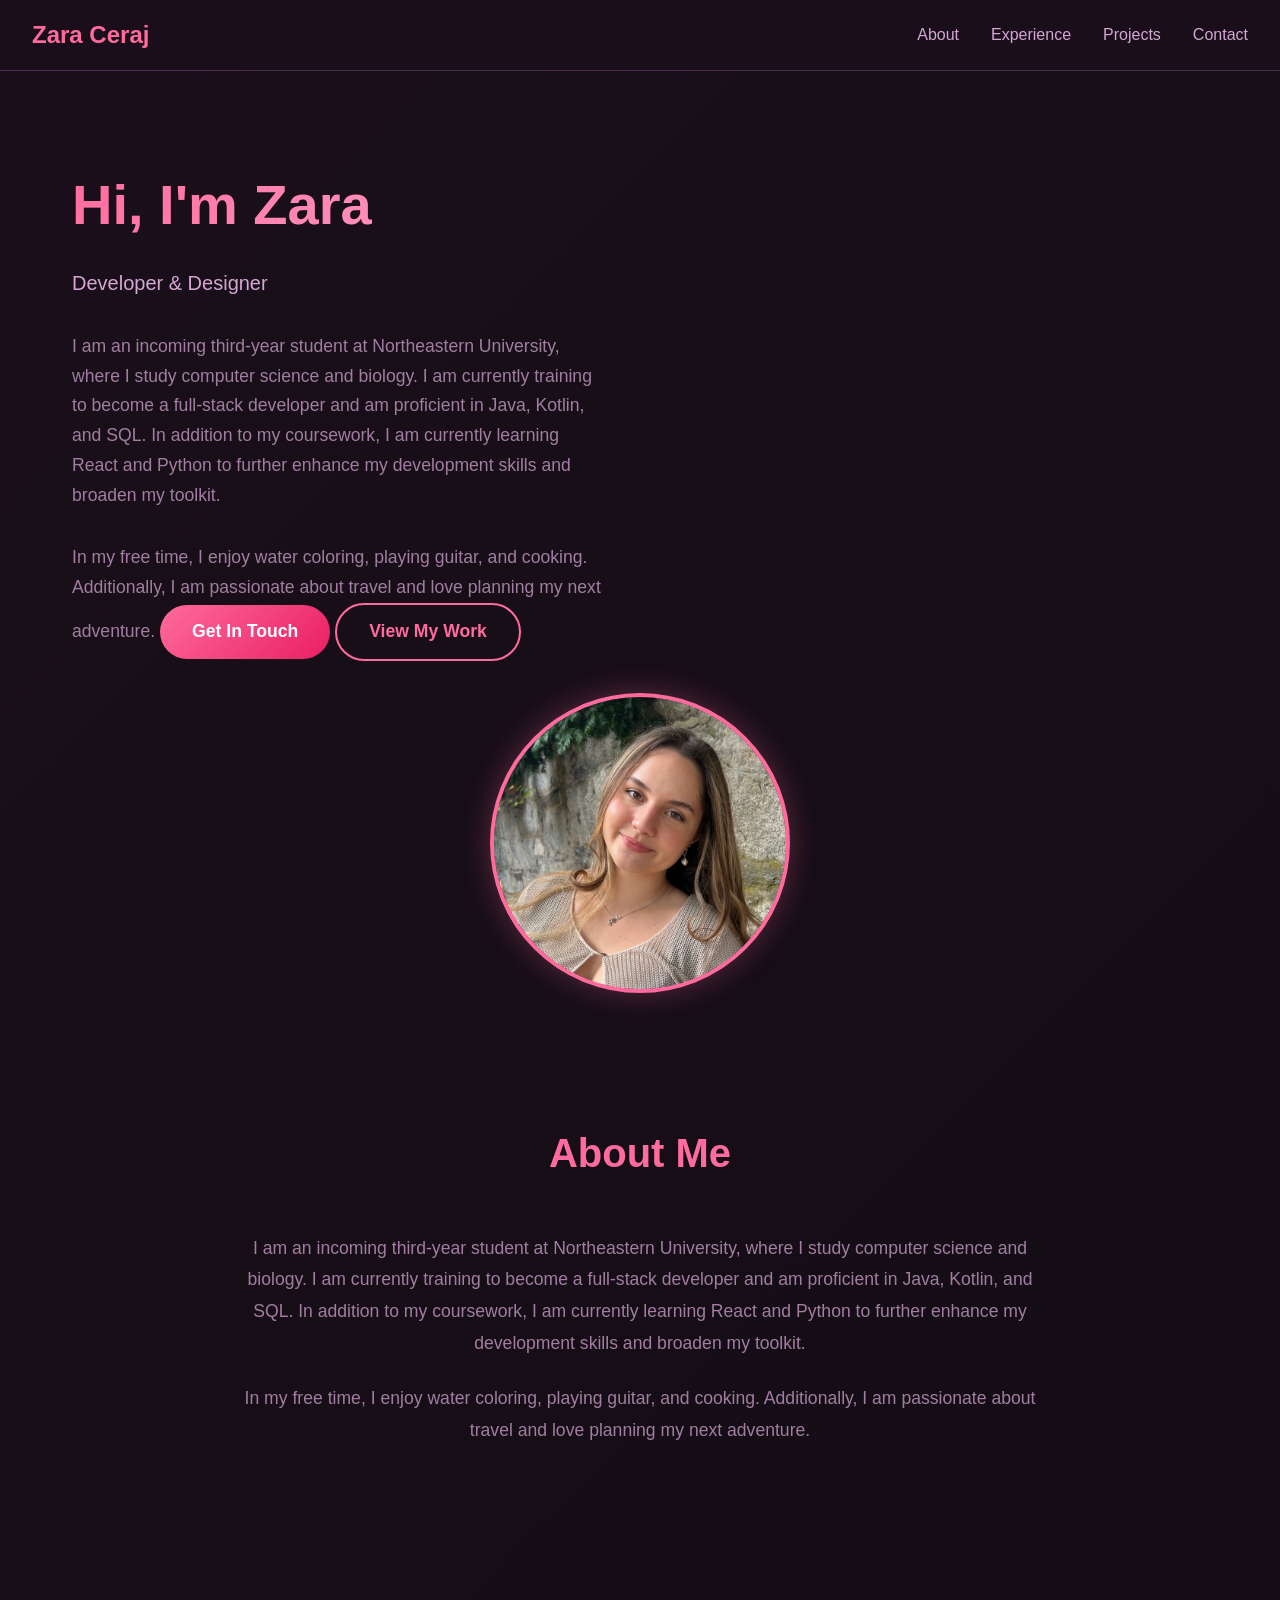
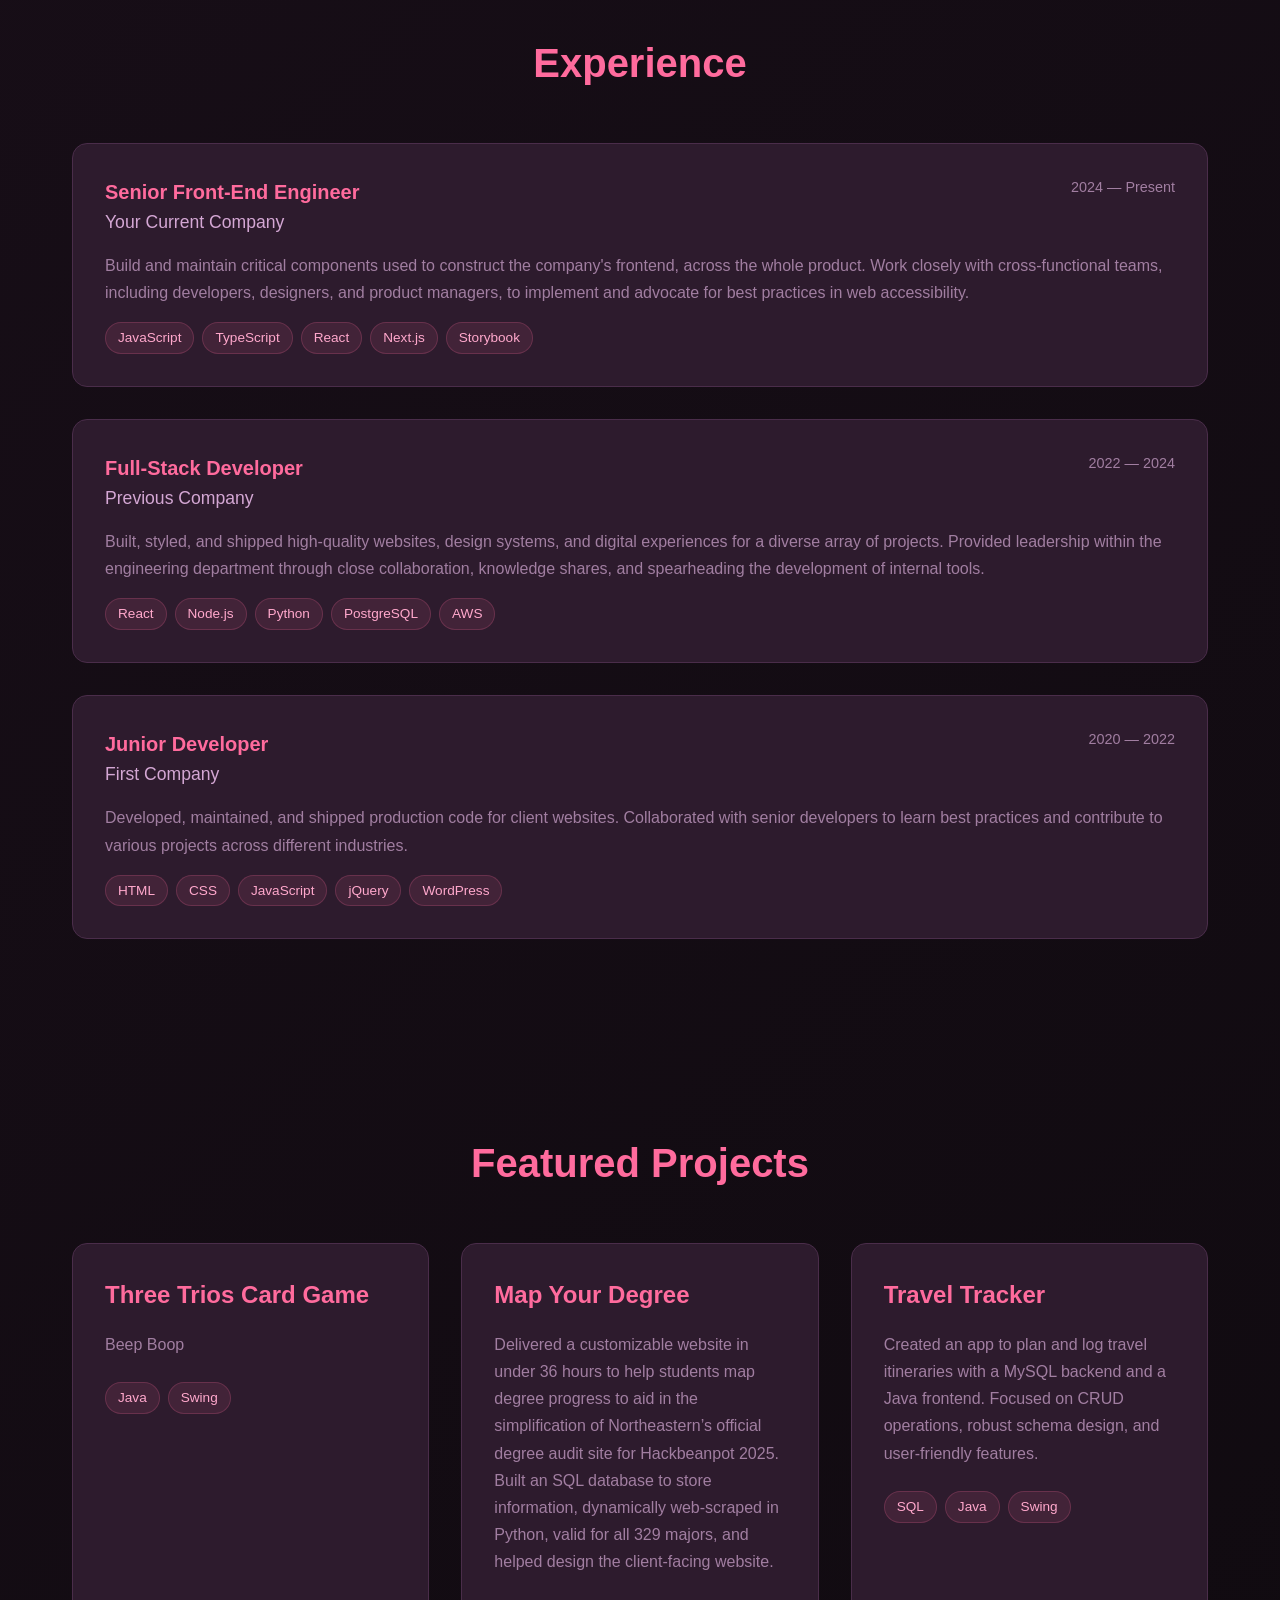
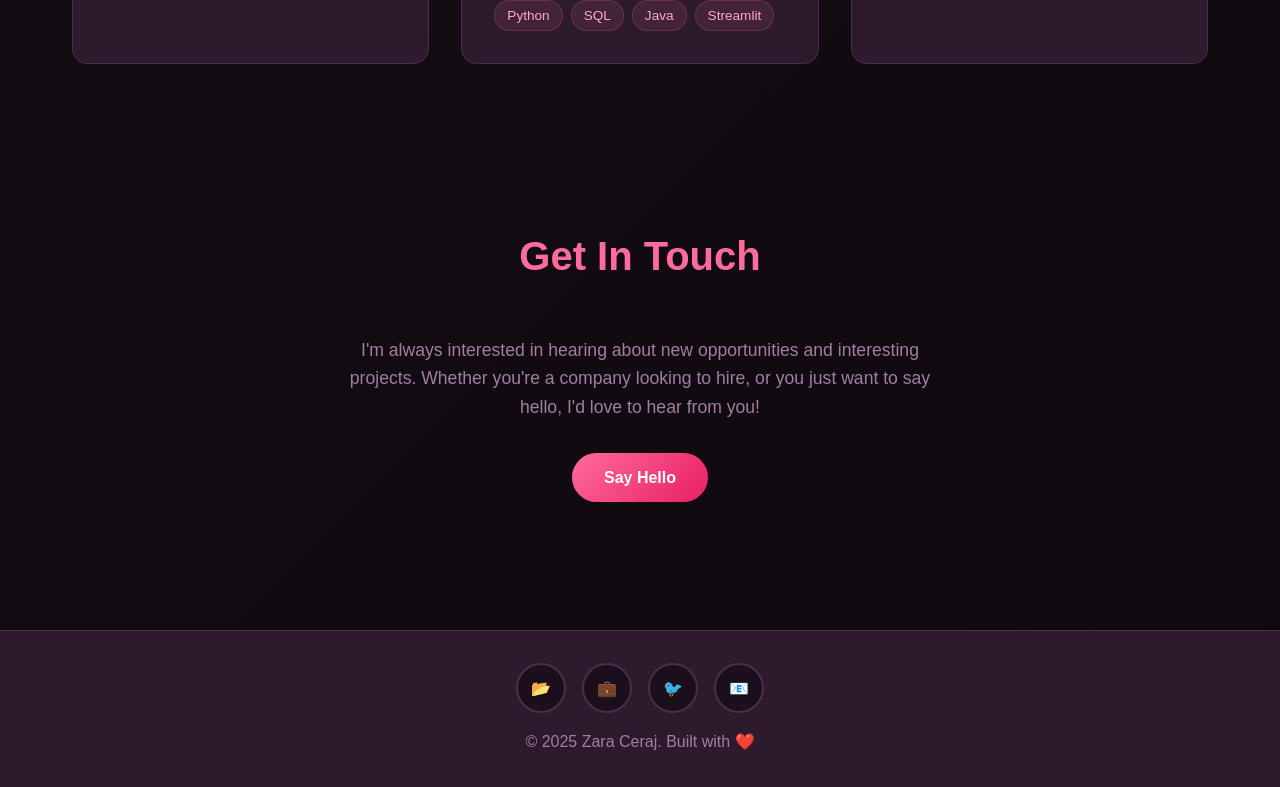
==== workingOnIt.html @ 0ca94520 "Update workingOnIt.html" ====
<!DOCTYPE html>
<html lang="en">
<head>
    <meta charset="UTF-8">
    <meta name="viewport" content="width=device-width, initial-scale=1.0">
    <title>Zara Ceraj</title>
    <style>
        * {
            margin: 0;
            padding: 0;
            box-sizing: border-box;
        }

        :root {
            --bg-primary: #1a0f1a;
            --bg-secondary: #2d1b2d;
            --text-primary: #f8e8f8;
            --text-secondary: #d4a7d4;
            --text-muted: #a17ea1;
            --accent-pink: #ff6b9d;
            --accent-light: #ffa8cc;
            --accent-dark: #e91e63;
            --border-color: #4a2d4a;
            --hover-bg: #3d2a3d;
        }

        body {
            font-family: 'Inter', -apple-system, BlinkMacSystemFont, 'Segoe UI', sans-serif;
            background: linear-gradient(135deg, var(--bg-primary) 0%, #0f0a0f 100%);
            color: var(--text-primary);
            line-height: 1.6;
            min-height: 100vh;
        }

        .container {
            max-width: 1200px;
            margin: 0 auto;
            padding: 0 2rem;
        }

        /* Header */
        header {
            position: fixed;
            top: 0;
            left: 0;
            right: 0;
            background: rgba(26, 15, 26, 0.9);
            backdrop-filter: blur(10px);
            border-bottom: 1px solid var(--border-color);
            z-index: 1000;
            transition: all 0.3s ease;
        }

        nav {
            display: flex;
            justify-content: space-between;
            align-items: center;
            padding: 1rem 2rem;
        }

        .logo {
            font-size: 1.5rem;
            font-weight: 700;
            color: var(--accent-pink);
            text-decoration: none;
            transition: color 0.3s ease;
        }

        .logo:hover {
            color: var(--accent-light);
        }

        .nav-links {
            display: flex;
            list-style: none;
            gap: 2rem;
        }

        .nav-links a {
            color: var(--text-secondary);
            text-decoration: none;
            font-weight: 500;
            transition: color 0.3s ease;
            position: relative;
        }

        .nav-links a:hover {
            color: var(--accent-pink);
        }

        .nav-links a::after {
            content: '';
            position: absolute;
            bottom: -5px;
            left: 0;
            width: 0;
            height: 2px;
            background: var(--accent-pink);
            transition: width 0.3s ease;
        }

        .nav-links a:hover::after {
            width: 100%;
        }

        /* Main Content */
        main {
            padding-top: 6rem;
        }

        /* Hero Section */
        .hero {
            min-height: 90vh;
            display: flex;
            align-items: center;
            padding: 2rem 0;
        }

        .hero-content {
            display: grid;
            grid-template-columns: 1fr 1fr;
            gap: 4rem;
            align-items: center;
        }

        .hero-text h1 {
            font-size: 3.5rem;
            font-weight: 700;
            margin-bottom: 1rem;
            background: linear-gradient(135deg, var(--accent-pink), var(--accent-light));
            -webkit-background-clip: text;
            -webkit-text-fill-color: transparent;
            background-clip: text;
        }

        .hero-text .subtitle {
            font-size: 1.25rem;
            color: var(--text-secondary);
            margin-bottom: 2rem;
        }

        .hero-text p {
            color: var(--text-muted);
            margin-bottom: 2rem;
            font-size: 1.1rem;
            line-height: 1.7;
        }

        .cta-buttons {
            display: flex;
            gap: 1rem;
            flex-wrap: wrap;
        }

        .btn {
            padding: 0.75rem 2rem;
            border: none;
            border-radius: 50px;
            font-weight: 600;
            text-decoration: none;
            transition: all 0.3s ease;
            cursor: pointer;
            display: inline-flex;
            align-items: center;
            gap: 0.5rem;
        }

        .btn-primary {
            background: linear-gradient(135deg, var(--accent-pink), var(--accent-dark));
            color: white;
        }

        .btn-primary:hover {
            transform: translateY(-2px);
            box-shadow: 0 10px 25px rgba(255, 107, 157, 0.3);
        }

        .btn-secondary {
            background: transparent;
            color: var(--accent-pink);
            border: 2px solid var(--accent-pink);
        }

        .btn-secondary:hover {
            background: var(--accent-pink);
            color: white;
            transform: translateY(-2px);
        }

        /* Profile Picture */
        .profile-section {
            display: flex;
            justify-content: center;
            align-items: center;
            position: relative;
        }

        .profile-picture {
            width: 300px;
            height: 300px;
            border-radius: 50%;
            border: 4px solid var(--accent-pink);
            box-shadow: 0 0 30px rgba(255, 107, 157, 0.3);
            transition: all 0.3s ease;
            position: relative;
            overflow: hidden;
        }

        .profile-picture:hover {
            transform: scale(1.05);
            box-shadow: 0 0 40px rgba(255, 107, 157, 0.5);
        }

        .profile-picture img {
            width: 100%;
            height: 100%;
            object-fit: cover;
            transition: all 0.3s ease;
        }

        .profile-picture::before {
            content: '';
            position: absolute;
            top: -2px;
            left: -2px;
            right: -2px;
            bottom: -2px;
            background: linear-gradient(45deg, var(--accent-pink), var(--accent-light), var(--accent-dark));
            border-radius: 50%;
            z-index: -1;
            animation: rotate 3s linear infinite;
        }

        @keyframes rotate {
            0% { transform: rotate(0deg); }
            100% { transform: rotate(360deg); }
        }

        /* Sections */
        section {
            padding: 4rem 0;
            margin: 2rem 0;
        }

        .section-title {
            font-size: 2.5rem;
            font-weight: 700;
            margin-bottom: 3rem;
            text-align: center;
            color: var(--accent-pink);
        }

        /* About */
        .about-content {
            max-width: 800px;
            margin: 0 auto;
            text-align: center;
        }

        .about-content p {
            font-size: 1.1rem;
            color: var(--text-muted);
            margin-bottom: 1.5rem;
            line-height: 1.8;
        }

        /* Experience */
        .experience-item {
            background: var(--bg-secondary);
            border: 1px solid var(--border-color);
            border-radius: 15px;
            padding: 2rem;
            margin-bottom: 2rem;
            transition: all 0.3s ease;
        }

        .experience-item:hover {
            background: var(--hover-bg);
            transform: translateY(-5px);
            box-shadow: 0 10px 30px rgba(255, 107, 157, 0.1);
        }

        .experience-header {
            display: flex;
            justify-content: space-between;
            align-items: flex-start;
            margin-bottom: 1rem;
            flex-wrap: wrap;
            gap: 1rem;
        }

        .experience-title {
            font-size: 1.25rem;
            font-weight: 600;
            color: var(--accent-pink);
        }

        .experience-company {
            font-size: 1.1rem;
            color: var(--text-secondary);
        }

        .experience-date {
            color: var(--text-muted);
            font-size: 0.9rem;
        }

        .experience-description {
            color: var(--text-muted);
            line-height: 1.7;
            margin-bottom: 1rem;
        }

        .tech-stack {
            display: flex;
            flex-wrap: wrap;
            gap: 0.5rem;
        }

        .tech-tag {
            background: rgba(255, 107, 157, 0.1);
            color: var(--accent-light);
            padding: 0.25rem 0.75rem;
            border-radius: 20px;
            font-size: 0.85rem;
            border: 1px solid rgba(255, 107, 157, 0.2);
        }

        /* Projects */
        .projects-grid {
            display: grid;
            grid-template-columns: repeat(auto-fit, minmax(350px, 1fr));
            gap: 2rem;
        }

        .project-card {
            background: var(--bg-secondary);
            border: 1px solid var(--border-color);
            border-radius: 15px;
            padding: 2rem;
            transition: all 0.3s ease;
        }

        .project-card:hover {
            background: var(--hover-bg);
            transform: translateY(-5px);
            box-shadow: 0 10px 30px rgba(255, 107, 157, 0.1);
        }

        .project-title {
            font-size: 1.5rem;
            font-weight: 600;
            color: var(--accent-pink);
            margin-bottom: 1rem;
        }

        .project-description {
            color: var(--text-muted);
            line-height: 1.7;
            margin-bottom: 1.5rem;
        }

        /* Contact */
        .contact-content {
            text-align: center;
            max-width: 600px;
            margin: 0 auto;
        }

        .contact-content p {
            font-size: 1.1rem;
            color: var(--text-muted);
            margin-bottom: 2rem;
        }

        /* Footer */
        footer {
            background: var(--bg-secondary);
            border-top: 1px solid var(--border-color);
            padding: 2rem 0;
            text-align: center;
            margin-top: 4rem;
        }

        .social-links {
            display: flex;
            justify-content: center;
            gap: 1rem;
            margin-bottom: 1rem;
        }

        .social-links a {
            display: inline-flex;
            align-items: center;
            justify-content: center;
            width: 50px;
            height: 50px;
            background: var(--bg-primary);
            color: var(--accent-pink);
            border-radius: 50%;
            text-decoration: none;
            transition: all 0.3s ease;
            border: 2px solid var(--border-color);
        }

        .social-links a:hover {
            background: var(--accent-pink);
            color: white;
            transform: translateY(-3px);
            box-shadow: 0 5px 15px rgba(255, 107, 157, 0.3);
        }

        /* Mobile Responsive */
        @media (max-width: 768px) {
            .hero-content {
                grid-template-columns: 1fr;
                text-align: center;
                gap: 2rem;
            }

            .hero-text h1 {
                font-size: 2.5rem;
            }

            .profile-picture {
                width: 250px;
                height: 250px;
            }

            .nav-links {
                display: none;
            }

            .container {
                padding: 0 1rem;
            }

            .experience-header {
                flex-direction: column;
                align-items: flex-start;
            }

            .projects-grid {
                grid-template-columns: 1fr;
            }
        }

        /* Smooth scrolling */
        html {
            scroll-behavior: smooth;
        }

        /* Loading animation */
        .fade-in {
            opacity: 0;
            transform: translateY(30px);
            animation: fadeInUp 0.8s ease forwards;
        }

        @keyframes fadeInUp {
            to {
                opacity: 1;
                transform: translateY(0);
            }
        }
    </style>
</head>
<body>
    <header>
        <nav>
            <a href="#" class="logo">Zara Ceraj</a>
            <ul class="nav-links">
                <li><a href="#about">About</a></li>
                <li><a href="#experience">Experience</a></li>
                <li><a href="#projects">Projects</a></li>
                <li><a href="#contact">Contact</a></li>
            </ul>
        </nav>
    </header>

    <main>
        <section class="hero">
            <div class="container">
                <div class="hero-content fade-in">
                    <div class="hero-text">
                        <h1>Hi, I'm Zara Ceraj</h1>
                        <p class="subtitle">Developer & Designer</p>
                        <p>I am an incoming third-year student at Northeastern University, where I study computer science and biology. I am currently training to become a full-stack developer and am proficient in Java, Kotlin, and SQL. In addition to my coursework, I am currently learning React and Python to further enhance my development skills and broaden my toolkit.
                        <p>In my free time, I enjoy water coloring, playing guitar, and cooking. Additionally, I am passionate about travel and love planning my next adventure.
                            <a href="#contact" class="btn btn-primary">Get In Touch</a>
                            <a href="#projects" class="btn btn-secondary">View My Work</a>
                        </div>
                    </div>
                    <div class="profile-section">
                        <div class="profile-picture">
                            <img src="zaraheadshot.jpg" alt="Profile picture" />
                        </div>
                    </div>
                </div>
            </div>
        </section>

        <section id="about" class="about">
            <div class="container">
                <h2 class="section-title fade-in">About Me</h2>
                <div class="about-content fade-in">
                    <p>I am an incoming third-year student at Northeastern University, where I study computer science and biology. I am currently training to become a full-stack developer and am proficient in Java, Kotlin, and SQL. In addition to my coursework, I am currently learning React and Python to further enhance my development skills and broaden my toolkit.
                    <p>In my free time, I enjoy water coloring, playing guitar, and cooking. Additionally, I am passionate about travel and love planning my next adventure.
                </div>
            </div>
        </section>

        <section id="experience" class="experience">
            <div class="container">
                <h2 class="section-title fade-in">Experience</h2>
                
                <div class="experience-item fade-in">
                    <div class="experience-header">
                        <div>
                            <div class="experience-title">Senior Front-End Engineer</div>
                            <div class="experience-company">Your Current Company</div>
                        </div>
                        <div class="experience-date">2024 — Present</div>
                    </div>
                    <div class="experience-description">
                        Build and maintain critical components used to construct the company's frontend, across the whole product. Work closely with cross-functional teams, including developers, designers, and product managers, to implement and advocate for best practices in web accessibility.
                    </div>
                    <div class="tech-stack">
                        <span class="tech-tag">JavaScript</span>
                        <span class="tech-tag">TypeScript</span>
                        <span class="tech-tag">React</span>
                        <span class="tech-tag">Next.js</span>
                        <span class="tech-tag">Storybook</span>
                    </div>
                </div>

                <div class="experience-item fade-in">
                    <div class="experience-header">
                        <div>
                            <div class="experience-title">Full-Stack Developer</div>
                            <div class="experience-company">Previous Company</div>
                        </div>
                        <div class="experience-date">2022 — 2024</div>
                    </div>
                    <div class="experience-description">
                        Built, styled, and shipped high-quality websites, design systems, and digital experiences for a diverse array of projects. Provided leadership within the engineering department through close collaboration, knowledge shares, and spearheading the development of internal tools.
                    </div>
                    <div class="tech-stack">
                        <span class="tech-tag">React</span>
                        <span class="tech-tag">Node.js</span>
                        <span class="tech-tag">Python</span>
                        <span class="tech-tag">PostgreSQL</span>
                        <span class="tech-tag">AWS</span>
                    </div>
                </div>

                <div class="experience-item fade-in">
                    <div class="experience-header">
                        <div>
                            <div class="experience-title">Junior Developer</div>
                            <div class="experience-company">First Company</div>
                        </div>
                        <div class="experience-date">2020 — 2022</div>
                    </div>
                    <div class="experience-description">
                        Developed, maintained, and shipped production code for client websites. Collaborated with senior developers to learn best practices and contribute to various projects across different industries.
                    </div>
                    <div class="tech-stack">
                        <span class="tech-tag">HTML</span>
                        <span class="tech-tag">CSS</span>
                        <span class="tech-tag">JavaScript</span>
                        <span class="tech-tag">jQuery</span>
                        <span class="tech-tag">WordPress</span>
                    </div>
                </div>
            </div>
        </section>

        <section id="projects" class="projects">
            <div class="container">
                <h2 class="section-title fade-in">Featured Projects</h2>
                <div class="projects-grid">
                    <div class="project-card fade-in">
                        <h3 class="project-title">Three Trios Card Game</h3>
                        <p class="project-description">Beep Boop</p>
                        <div class="tech-stack">
                            <span class="tech-tag">Java</span>
                            <span class="tech-tag">Swing</span>
                        </div>
                    </div>

                    <div class="project-card fade-in">
                        <h3 class="project-title">Map Your Degree</h3>
                        <p class="project-description">Delivered a customizable website in under 36 hours to help students map degree progress to aid in the simplification of Northeastern’s official degree audit site for Hackbeanpot 2025. Built an SQL database to store information, dynamically web-scraped in Python, valid for all 329 majors, and helped design the client-facing website.</p>
                        <div class="tech-stack">
                            <span class="tech-tag">Python</span>
                            <span class="tech-tag">SQL</span>
                            <span class="tech-tag">Java</span>
                            <span class="tech-tag">Streamlit</span>
                        </div>
                    </div>

                    <div class="project-card fade-in">
                        <h3 class="project-title">Travel Tracker</h3>
                        <p class="project-description">Created an app to plan and log travel itineraries with a MySQL backend and a Java frontend. Focused on CRUD operations, robust schema design, and user-friendly features.</p>
                        <div class="tech-stack">
                            <span class="tech-tag">SQL</span>
                            <span class="tech-tag">Java</span>
                            <span class="tech-tag">Swing</span>
                        </div>
                    </div>
                </div>
            </div>
        </section>

        <section id="contact" class="contact">
            <div class="container">
                <h2 class="section-title fade-in">Get In Touch</h2>
                <div class="contact-content fade-in">
                    <p>I'm always interested in hearing about new opportunities and interesting projects. Whether you're a company looking to hire, or you just want to say hello, I'd love to hear from you!</p>
                    <a href="mailto:zara@bugaco.com" class="btn btn-primary">Say Hello</a>
                </div>
            </div>
        </section>
    </main>

    <footer>
        <div class="container">
            <div class="social-links">
                <a href="#" aria-label="GitHub">📂</a>
                <a href="#" aria-label="LinkedIn">💼</a>
                <a href="#" aria-label="Twitter">🐦</a>
                <a href="#" aria-label="Email">📧</a>
            </div>
            <p style="color: var(--text-muted);">&copy; 2025 Zara Ceraj. Built with ❤️</p>
        </div>
    </footer>

    <script>
        // Smooth scrolling for navigation links
        document.querySelectorAll('a[href^="#"]').forEach(anchor => {
            anchor.addEventListener('click', function (e) {
                e.preventDefault();
                const target = document.querySelector(this.getAttribute('href'));
                if (target) {
                    target.scrollIntoView({
                        behavior: 'smooth',
                        block: 'start'
                    });
                }
            });
        });

        // Intersection Observer for fade-in animations
        const observerOptions = {
            threshold: 0.1,
            rootMargin: '0px 0px -50px 0px'
        };

        const observer = new IntersectionObserver((entries) => {
            entries.forEach(entry => {
                if (entry.isIntersecting) {
                    entry.target.style.animationDelay = '0.1s';
                    entry.target.classList.add('fade-in');
                }
            });
        }, observerOptions);

        // Observe all elements that should fade in
        document.querySelectorAll('.fade-in').forEach(el => {
            observer.observe(el);
        });

        // Header scroll effect
        let lastScrollTop = 0;
        const header = document.querySelector('header');

        window.addEventListener('scroll', () => {
            const scrollTop = window.pageYOffset || document.documentElement.scrollTop;
            
            if (scrollTop > lastScrollTop && scrollTop > 100) {
                header.style.transform = 'translateY(-100%)';
            } else {
                header.style.transform = 'translateY(0)';
            }
            
            lastScrollTop = scrollTop;
        });

        // Add typing effect to the hero title
        const title = document.querySelector('.hero-text h1');
        const titleText = title.textContent;
        title.textContent = '';
        
        let i = 0;
        const typeWriter = () => {
            if (i < titleText.length) {
                title.textContent += titleText.charAt(i);
                i++;
                setTimeout(typeWriter, 100);
            }
        };
        
        // Start typing effect after a short delay
        setTimeout(typeWriter, 500);
    </script>
</body>
</html>
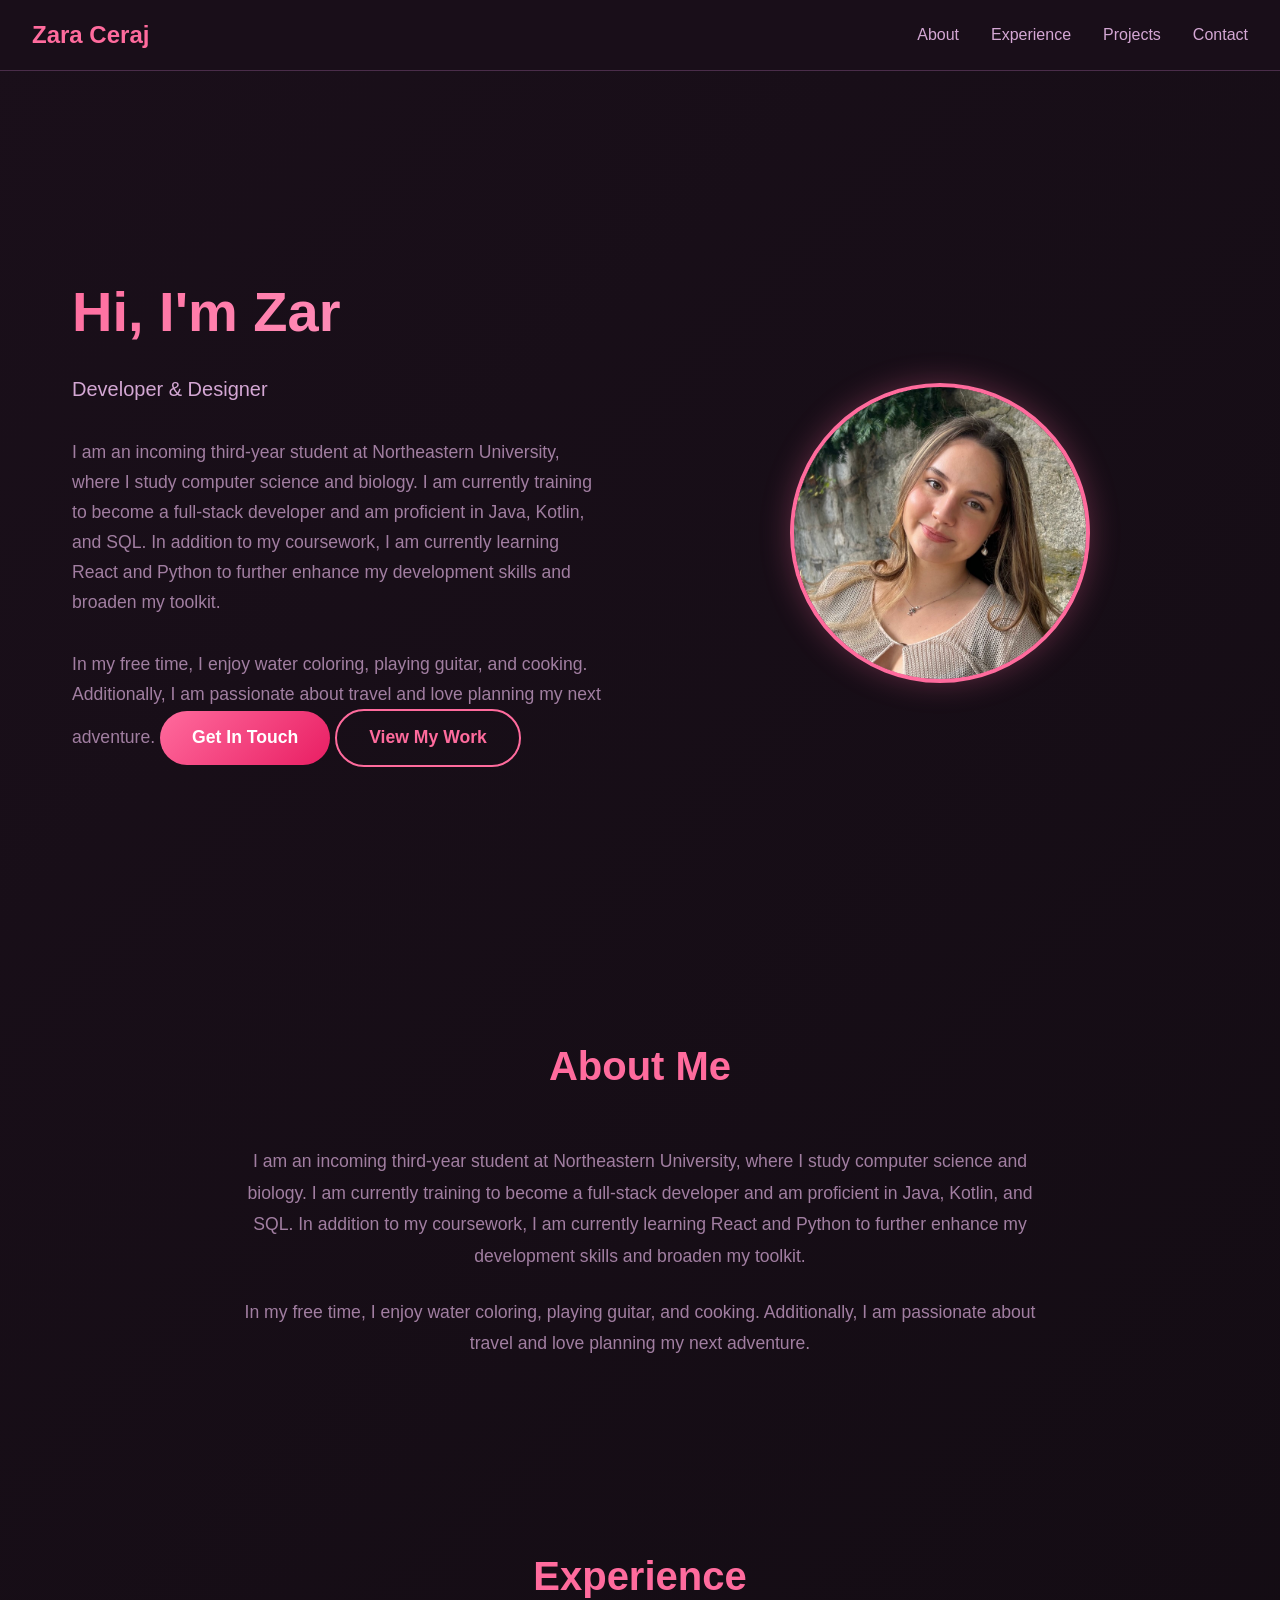
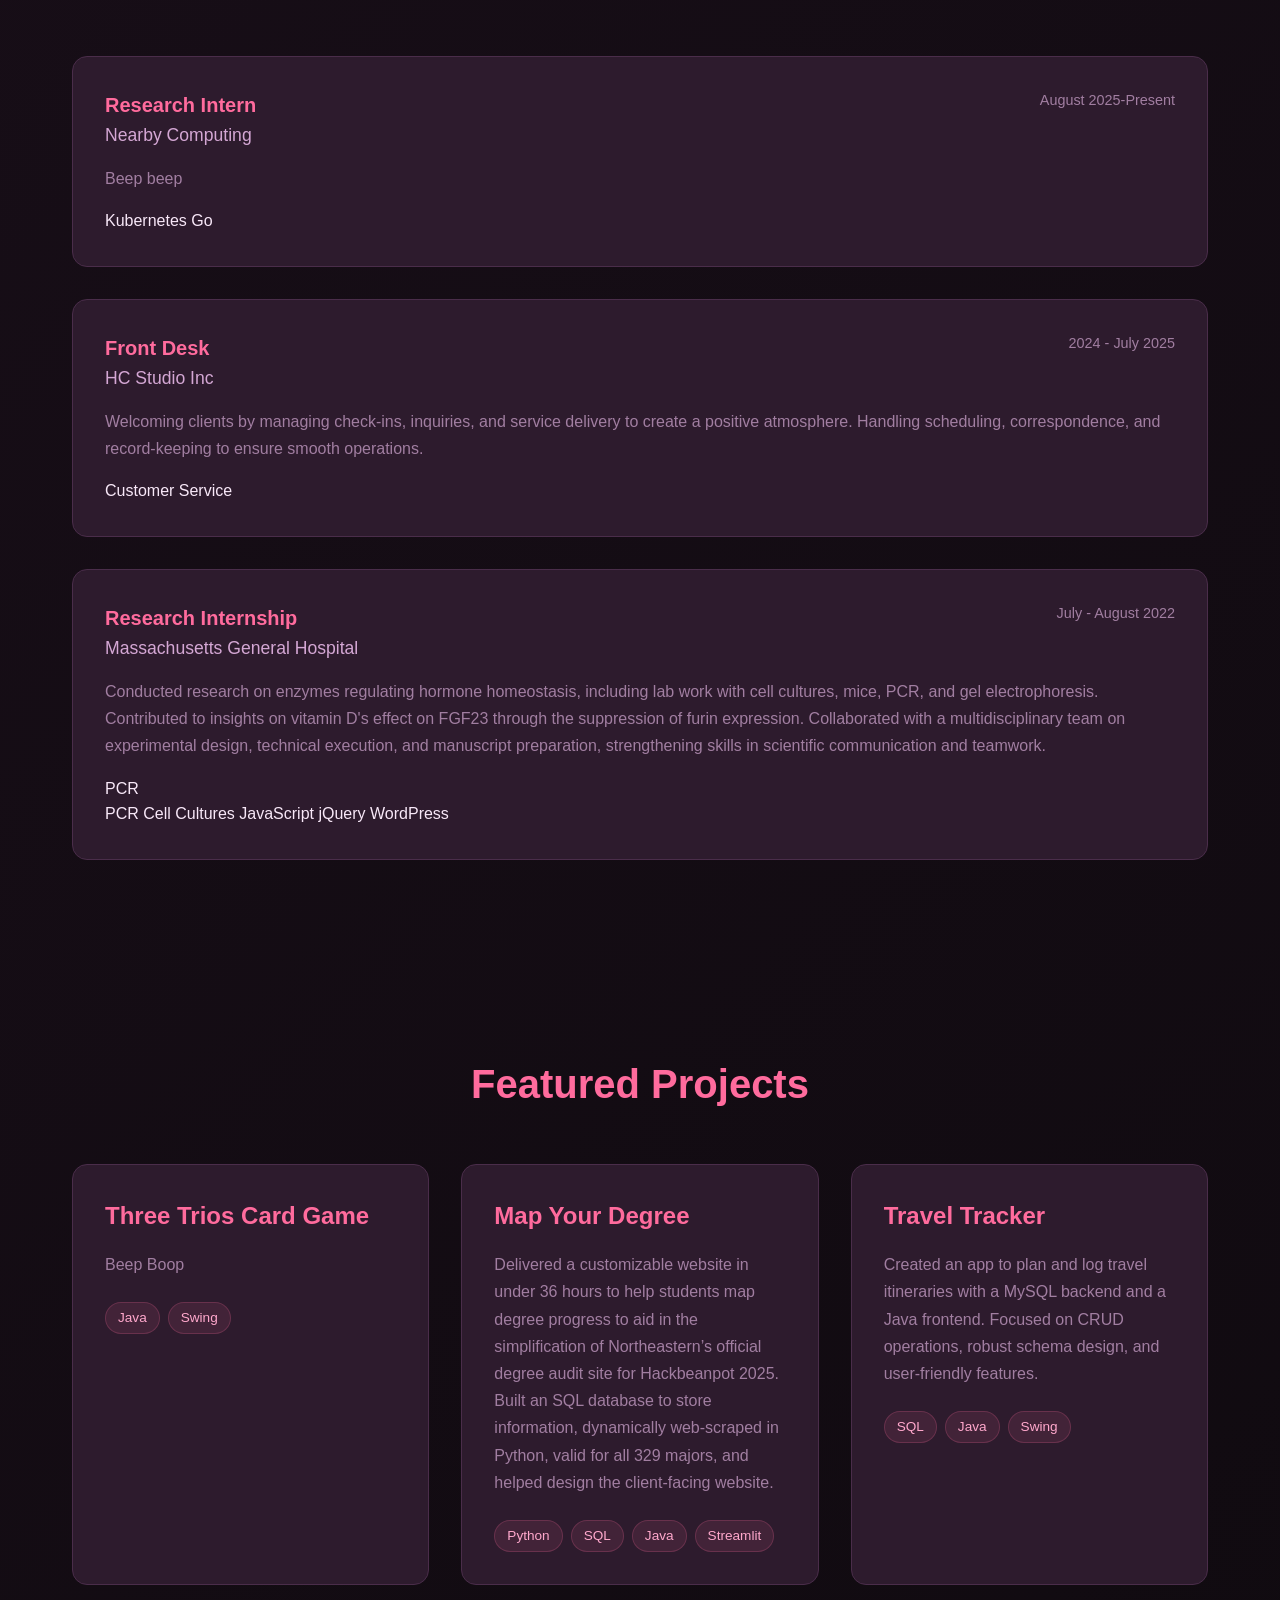
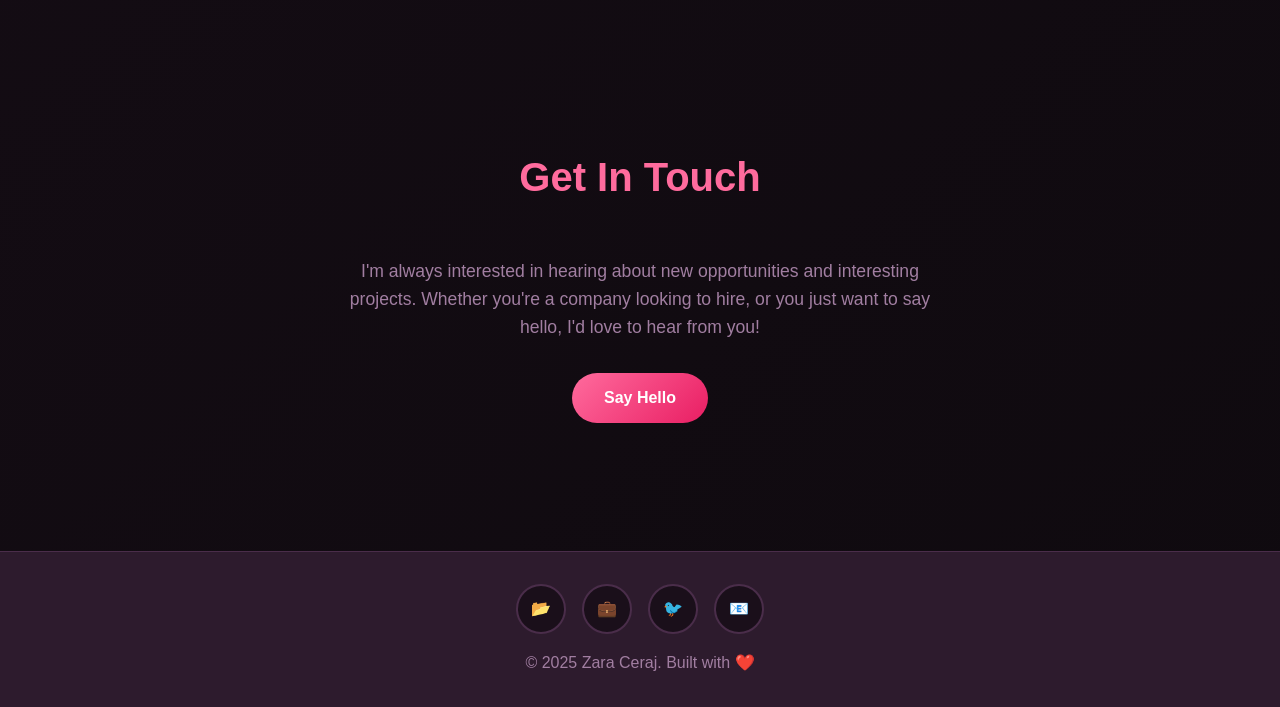
==== commit 3817dd46: "Update workingOnIt.html" ====
--- a/workingOnIt.html
+++ b/workingOnIt.html
@@ -491,7 +491,6 @@
                             <a href="#contact" class="btn btn-primary">Get In Touch</a>
                             <a href="#projects" class="btn btn-secondary">View My Work</a>
                         </div>
-                    </div>
                     <div class="profile-section">
                         <div class="profile-picture">
                             <img src="zaraheadshot.jpg" alt="Profile picture" />
@@ -518,60 +517,59 @@
                 <div class="experience-item fade-in">
                     <div class="experience-header">
                         <div>
-                            <div class="experience-title">Senior Front-End Engineer</div>
-                            <div class="experience-company">Your Current Company</div>
+                            <div class="experience-title">Research Intern</div>
+                            <div class="experience-company">Nearby Computing</div>
                         </div>
-                        <div class="experience-date">2024 — Present</div>
+                        <div class="experience-date">August 2025-Present</div>
                     </div>
                     <div class="experience-description">
-                        Build and maintain critical components used to construct the company's frontend, across the whole product. Work closely with cross-functional teams, including developers, designers, and product managers, to implement and advocate for best practices in web accessibility.
-                    </div>
-                    <div class="tech-stack">
-                        <span class="tech-tag">JavaScript</span>
-                        <span class="tech-tag">TypeScript</span>
-                        <span class="tech-tag">React</span>
-                        <span class="tech-tag">Next.js</span>
-                        <span class="tech-tag">Storybook</span>
+                        Beep beep 
+                    </div>
+                    <div class="skills">
+                        <span class="skills">Kubernetes</span>
+                        <span class="skills">Go</span>
                     </div>
                 </div>
 
                 <div class="experience-item fade-in">
                     <div class="experience-header">
                         <div>
-                            <div class="experience-title">Full-Stack Developer</div>
-                            <div class="experience-company">Previous Company</div>
+                            <div class="experience-title">Front Desk</div>
+                            <div class="experience-company">HC Studio Inc</div>
                         </div>
-                        <div class="experience-date">2022 — 2024</div>
+                        <div class="experience-date">2024 - July 2025</div>
                     </div>
                     <div class="experience-description">
-                        Built, styled, and shipped high-quality websites, design systems, and digital experiences for a diverse array of projects. Provided leadership within the engineering department through close collaboration, knowledge shares, and spearheading the development of internal tools.
-                    </div>
-                    <div class="tech-stack">
-                        <span class="tech-tag">React</span>
-                        <span class="tech-tag">Node.js</span>
-                        <span class="tech-tag">Python</span>
-                        <span class="tech-tag">PostgreSQL</span>
-                        <span class="tech-tag">AWS</span>
+                        Welcoming clients by managing check-ins, inquiries, and service delivery to create a positive atmosphere.
+                        Handling scheduling, correspondence, and record-keeping to ensure smooth operations. 
+                    </div>
+                    <div class="skills">
+                        <span class="skills">Customer Service</span>
                     </div>
                 </div>
 
                 <div class="experience-item fade-in">
                     <div class="experience-header">
                         <div>
-                            <div class="experience-title">Junior Developer</div>
-                            <div class="experience-company">First Company</div>
+                            <div class="experience-title">Research Internship</div>
+                            <div class="experience-company">Massachusetts General Hospital</div>
                         </div>
-                        <div class="experience-date">2020 — 2022</div>
+                        <div class="experience-date"> July - August 2022</div>
                     </div>
                     <div class="experience-description">
-                        Developed, maintained, and shipped production code for client websites. Collaborated with senior developers to learn best practices and contribute to various projects across different industries.
-                    </div>
-                    <div class="tech-stack">
-                        <span class="tech-tag">HTML</span>
-                        <span class="tech-tag">CSS</span>
-                        <span class="tech-tag">JavaScript</span>
-                        <span class="tech-tag">jQuery</span>
-                        <span class="tech-tag">WordPress</span>
+                        Conducted research on enzymes regulating hormone homeostasis, including lab work with cell cultures, mice, PCR, and gel electrophoresis.
+                        Contributed to insights on vitamin D's effect on FGF23 through the suppression of furin expression.
+                        Collaborated with a multidisciplinary team on experimental design, technical execution, and manuscript preparation, strengthening skills in scientific communication and teamwork.
+                    </div>
+                   <div class="published work ">
+                        <span class="skills">PCR</span>
+                    </div>
+                    <div class="skills">
+                        <span class="skills">PCR</span>
+                        <span class="skills">Cell Cultures</span>
+                        <span class="skills">JavaScript</span>
+                        <span class="skills">jQuery</span>
+                        <span class="skills">WordPress</span>
                     </div>
                 </div>
             </div>
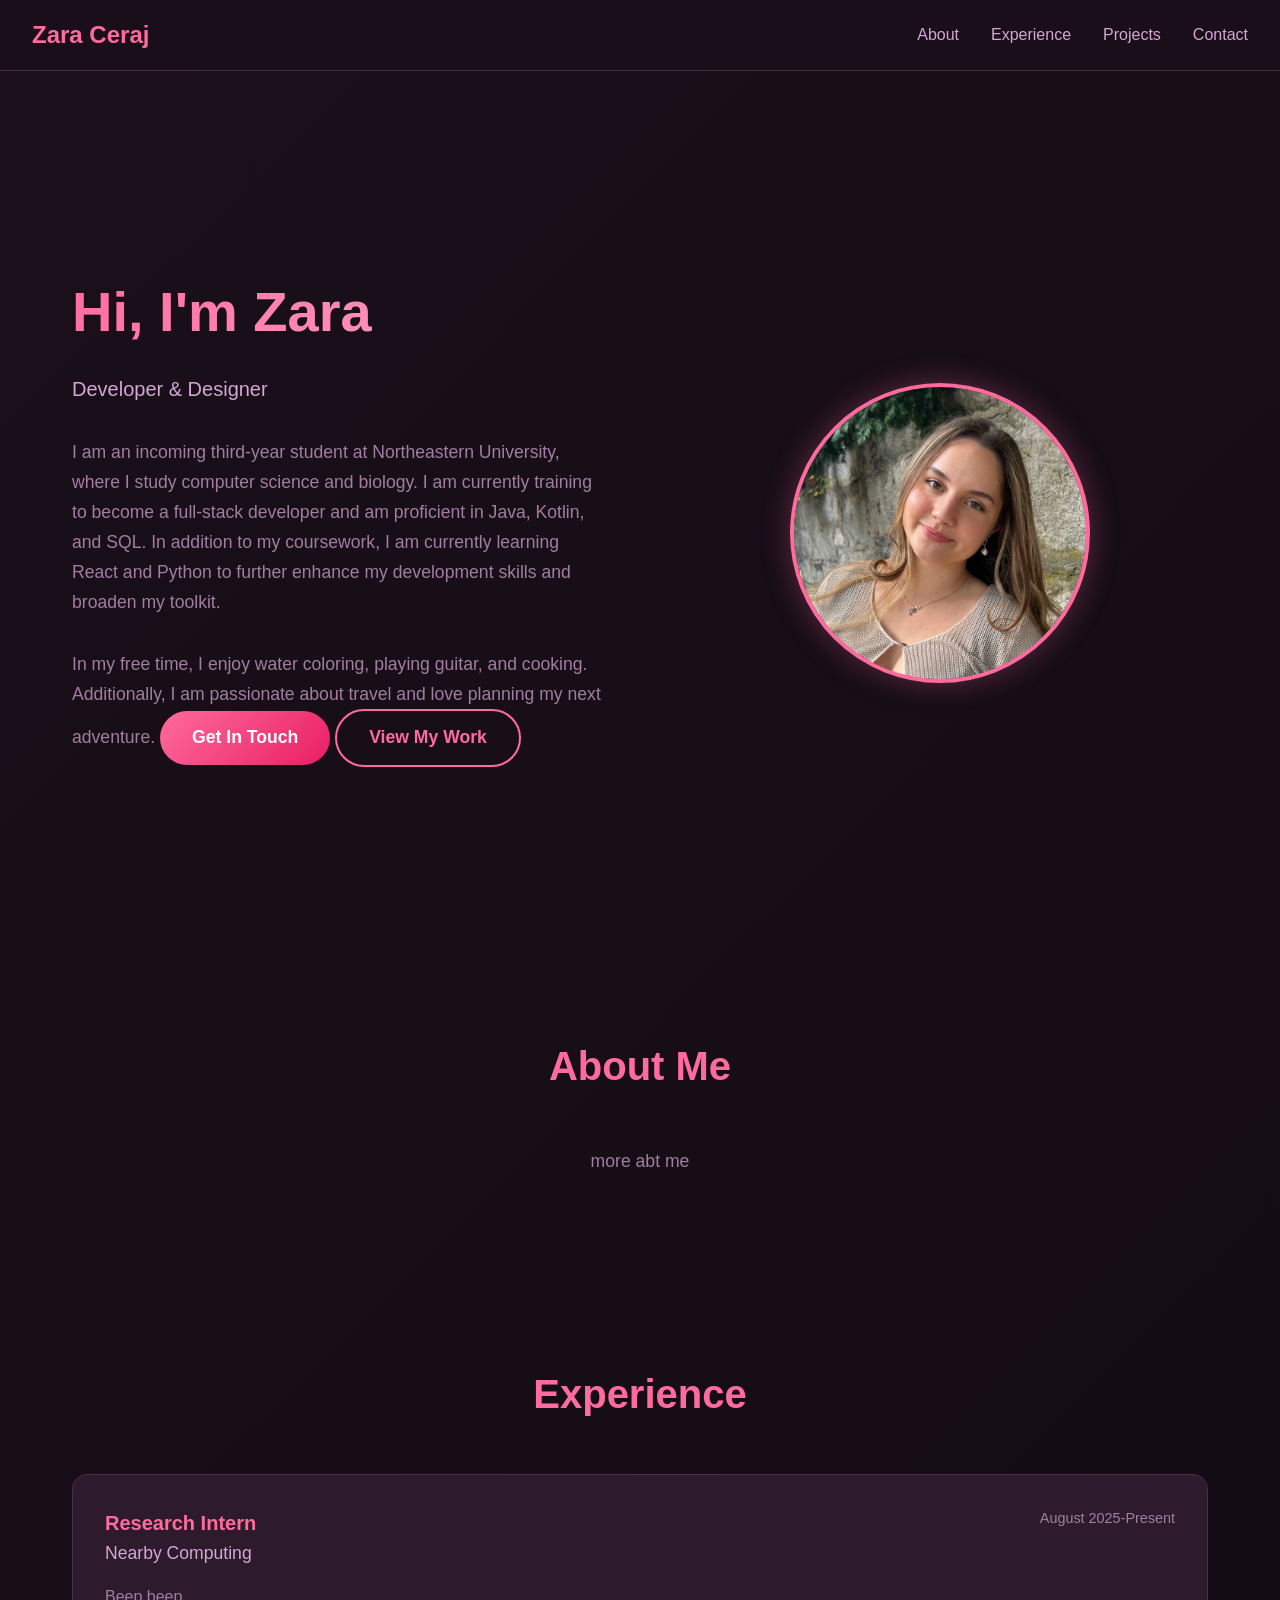
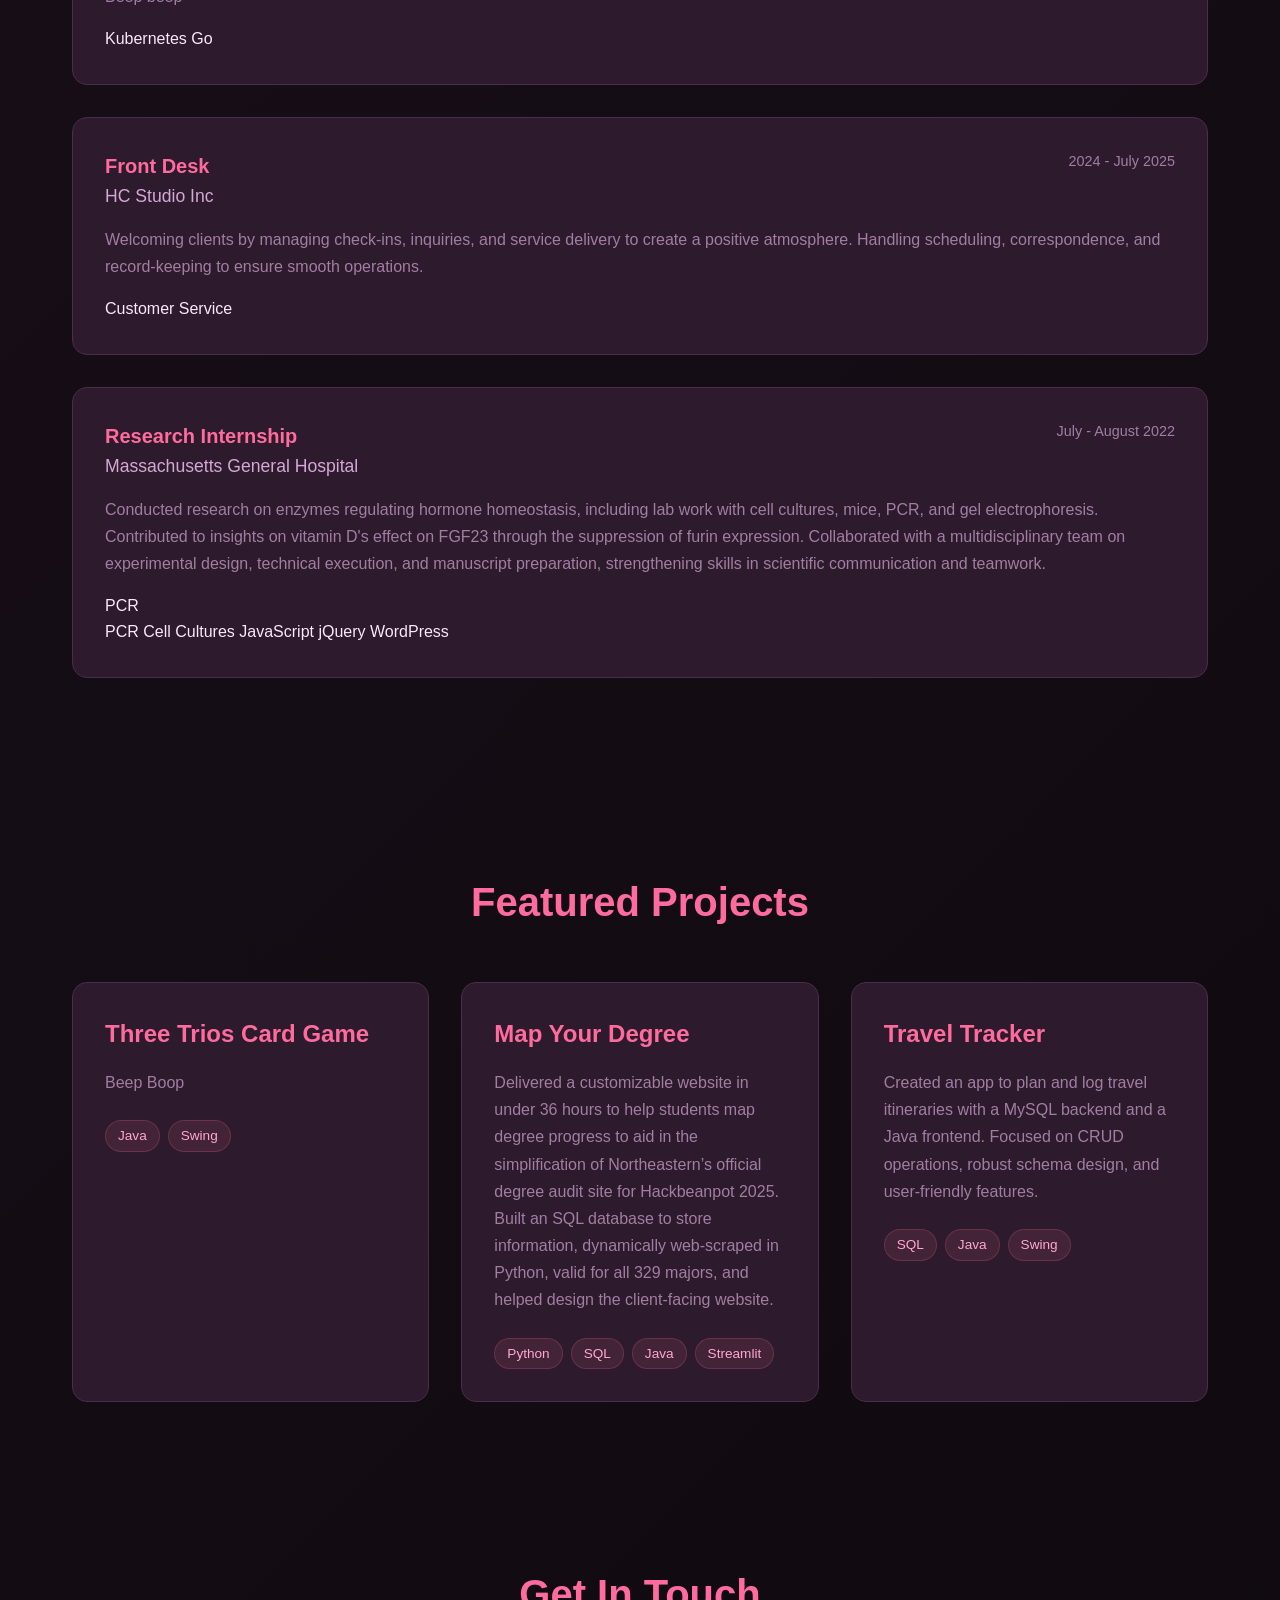
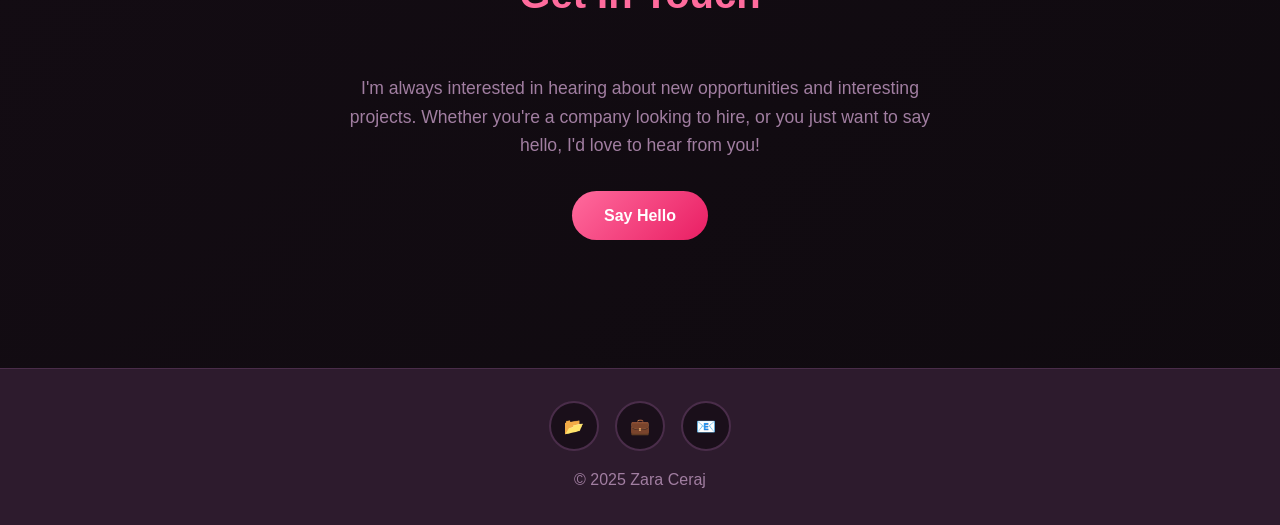
==== commit 5e857f49: "Update workingOnIt.html" ====
--- a/workingOnIt.html
+++ b/workingOnIt.html
@@ -484,7 +484,7 @@
             <div class="container">
                 <div class="hero-content fade-in">
                     <div class="hero-text">
-                        <h1>Hi, I'm Zara Ceraj</h1>
+                        <h1>Hi, I'm Zara</h1>
                         <p class="subtitle">Developer & Designer</p>
                         <p>I am an incoming third-year student at Northeastern University, where I study computer science and biology. I am currently training to become a full-stack developer and am proficient in Java, Kotlin, and SQL. In addition to my coursework, I am currently learning React and Python to further enhance my development skills and broaden my toolkit.
                         <p>In my free time, I enjoy water coloring, playing guitar, and cooking. Additionally, I am passionate about travel and love planning my next adventure.
@@ -504,8 +504,7 @@
             <div class="container">
                 <h2 class="section-title fade-in">About Me</h2>
                 <div class="about-content fade-in">
-                    <p>I am an incoming third-year student at Northeastern University, where I study computer science and biology. I am currently training to become a full-stack developer and am proficient in Java, Kotlin, and SQL. In addition to my coursework, I am currently learning React and Python to further enhance my development skills and broaden my toolkit.
-                    <p>In my free time, I enjoy water coloring, playing guitar, and cooking. Additionally, I am passionate about travel and love planning my next adventure.
+                    <p>more abt me 
                 </div>
             </div>
         </section>
@@ -626,12 +625,11 @@
     <footer>
         <div class="container">
             <div class="social-links">
-                <a href="#" aria-label="GitHub">📂</a>
-                <a href="#" aria-label="LinkedIn">💼</a>
-                <a href="#" aria-label="Twitter">🐦</a>
-                <a href="#" aria-label="Email">📧</a>
+                <a href="https://github.com/zceraj" aria-label="GitHub">📂</a>
+                <a href="https://www.linkedin.com/in/zaraceraj/" aria-label="LinkedIn">💼</a>
+                <a href="mailto:zara@bugaco.com" aria-label="Email">📧</a>
             </div>
-            <p style="color: var(--text-muted);">&copy; 2025 Zara Ceraj. Built with ❤️</p>
+            <p style="color: var(--text-muted);">&copy; 2025 Zara Ceraj </p>
         </div>
     </footer>
 
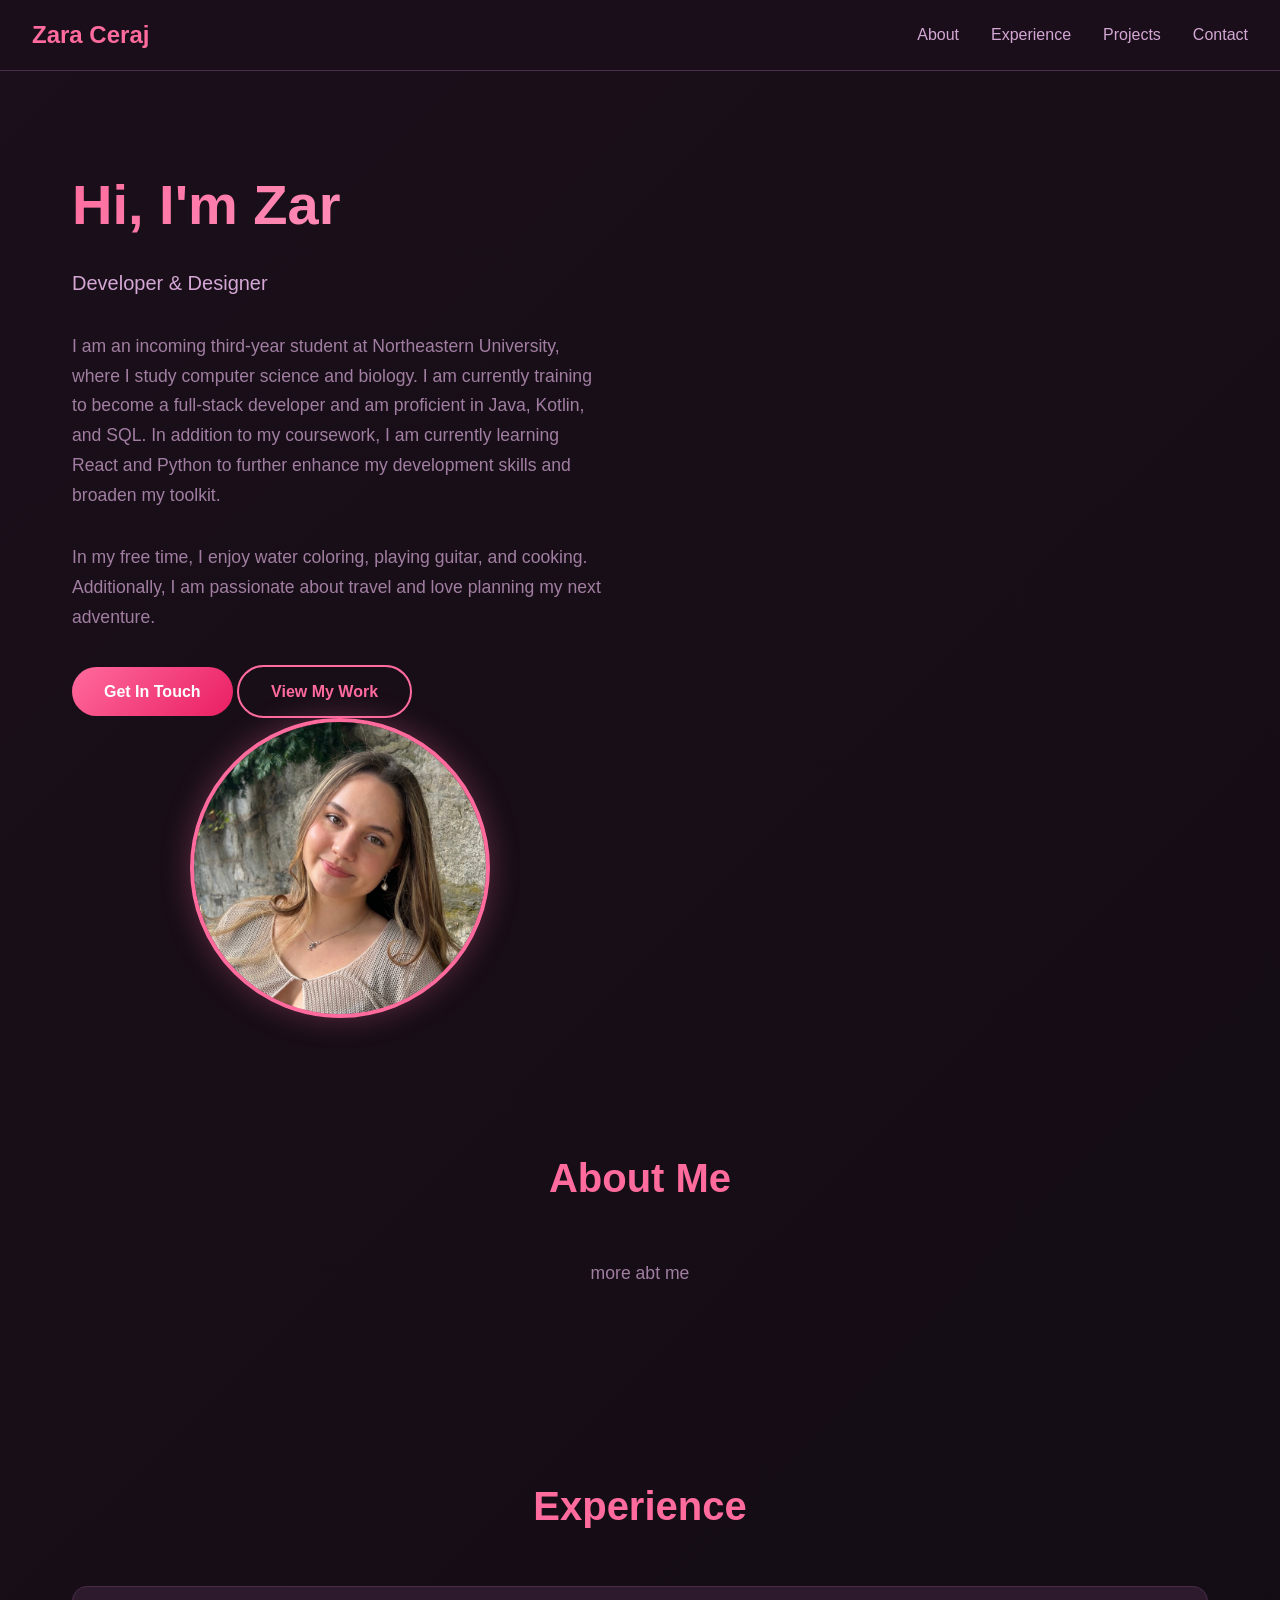
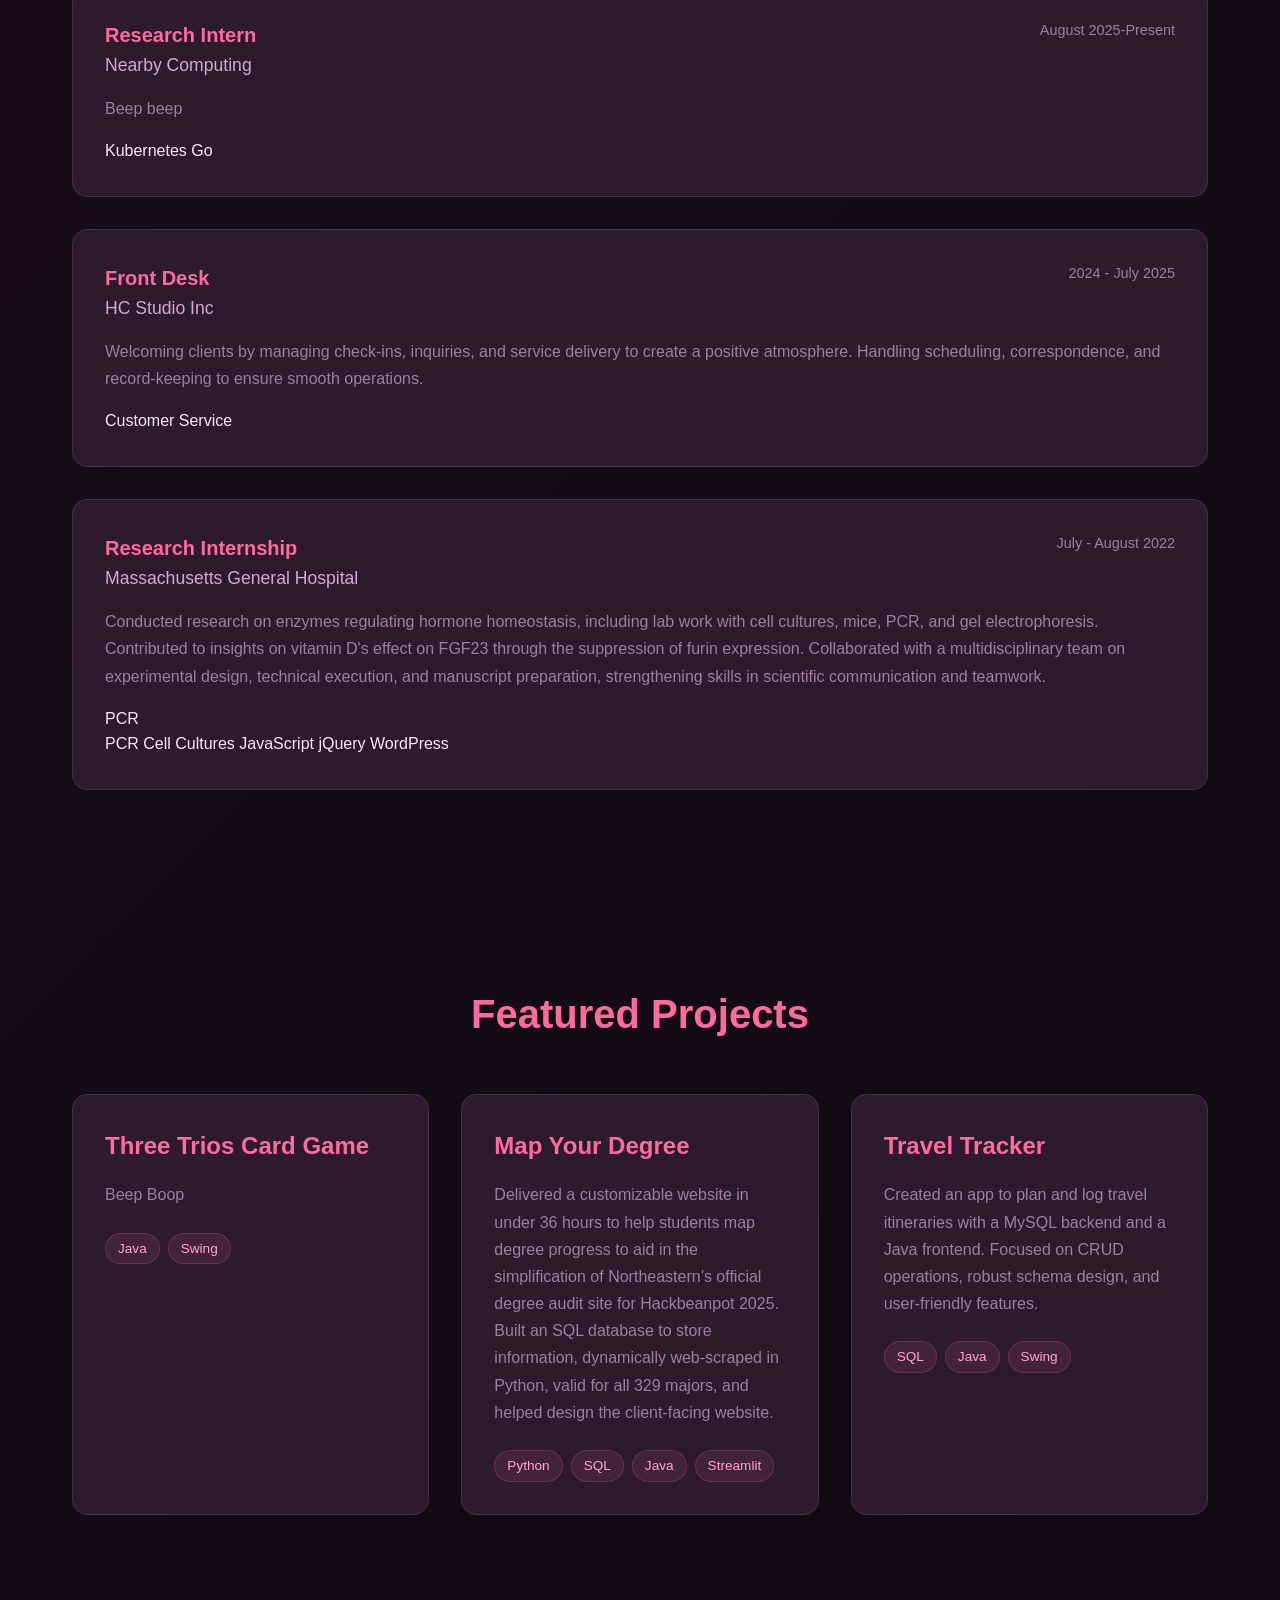
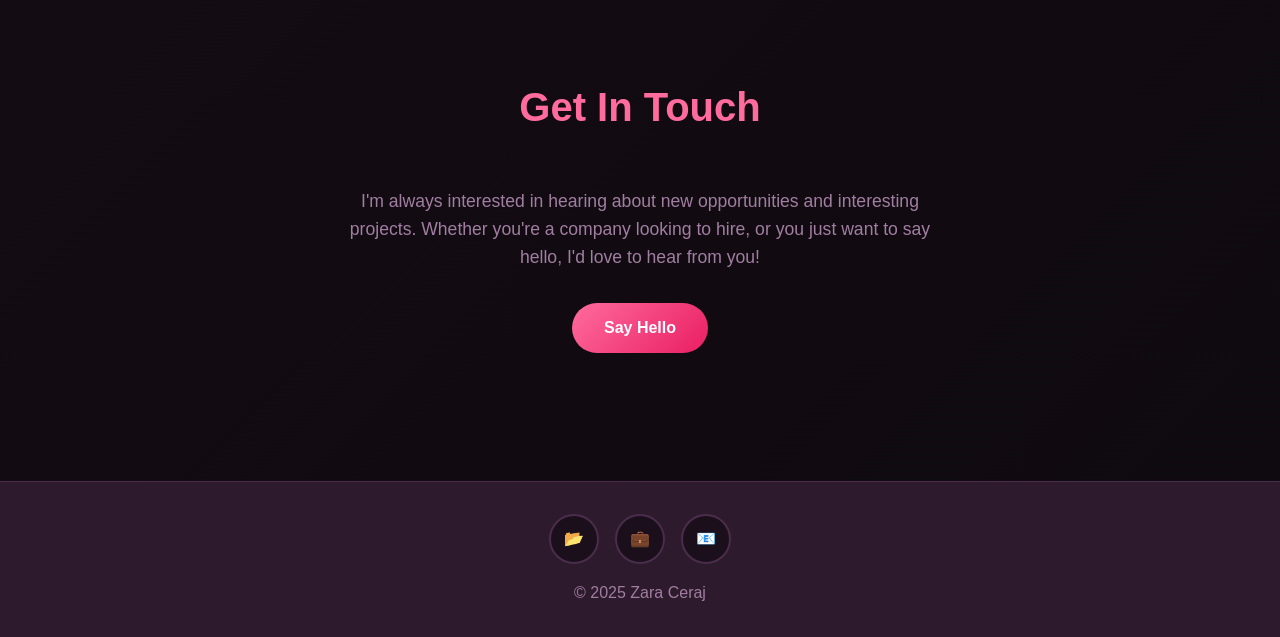
==== commit 0febb3bc: "Update workingOnIt.html" ====
--- a/workingOnIt.html
+++ b/workingOnIt.html
@@ -488,6 +488,7 @@
                         <p class="subtitle">Developer & Designer</p>
                         <p>I am an incoming third-year student at Northeastern University, where I study computer science and biology. I am currently training to become a full-stack developer and am proficient in Java, Kotlin, and SQL. In addition to my coursework, I am currently learning React and Python to further enhance my development skills and broaden my toolkit.
                         <p>In my free time, I enjoy water coloring, playing guitar, and cooking. Additionally, I am passionate about travel and love planning my next adventure.
+                        <div class="buttons">
                             <a href="#contact" class="btn btn-primary">Get In Touch</a>
                             <a href="#projects" class="btn btn-secondary">View My Work</a>
                         </div>
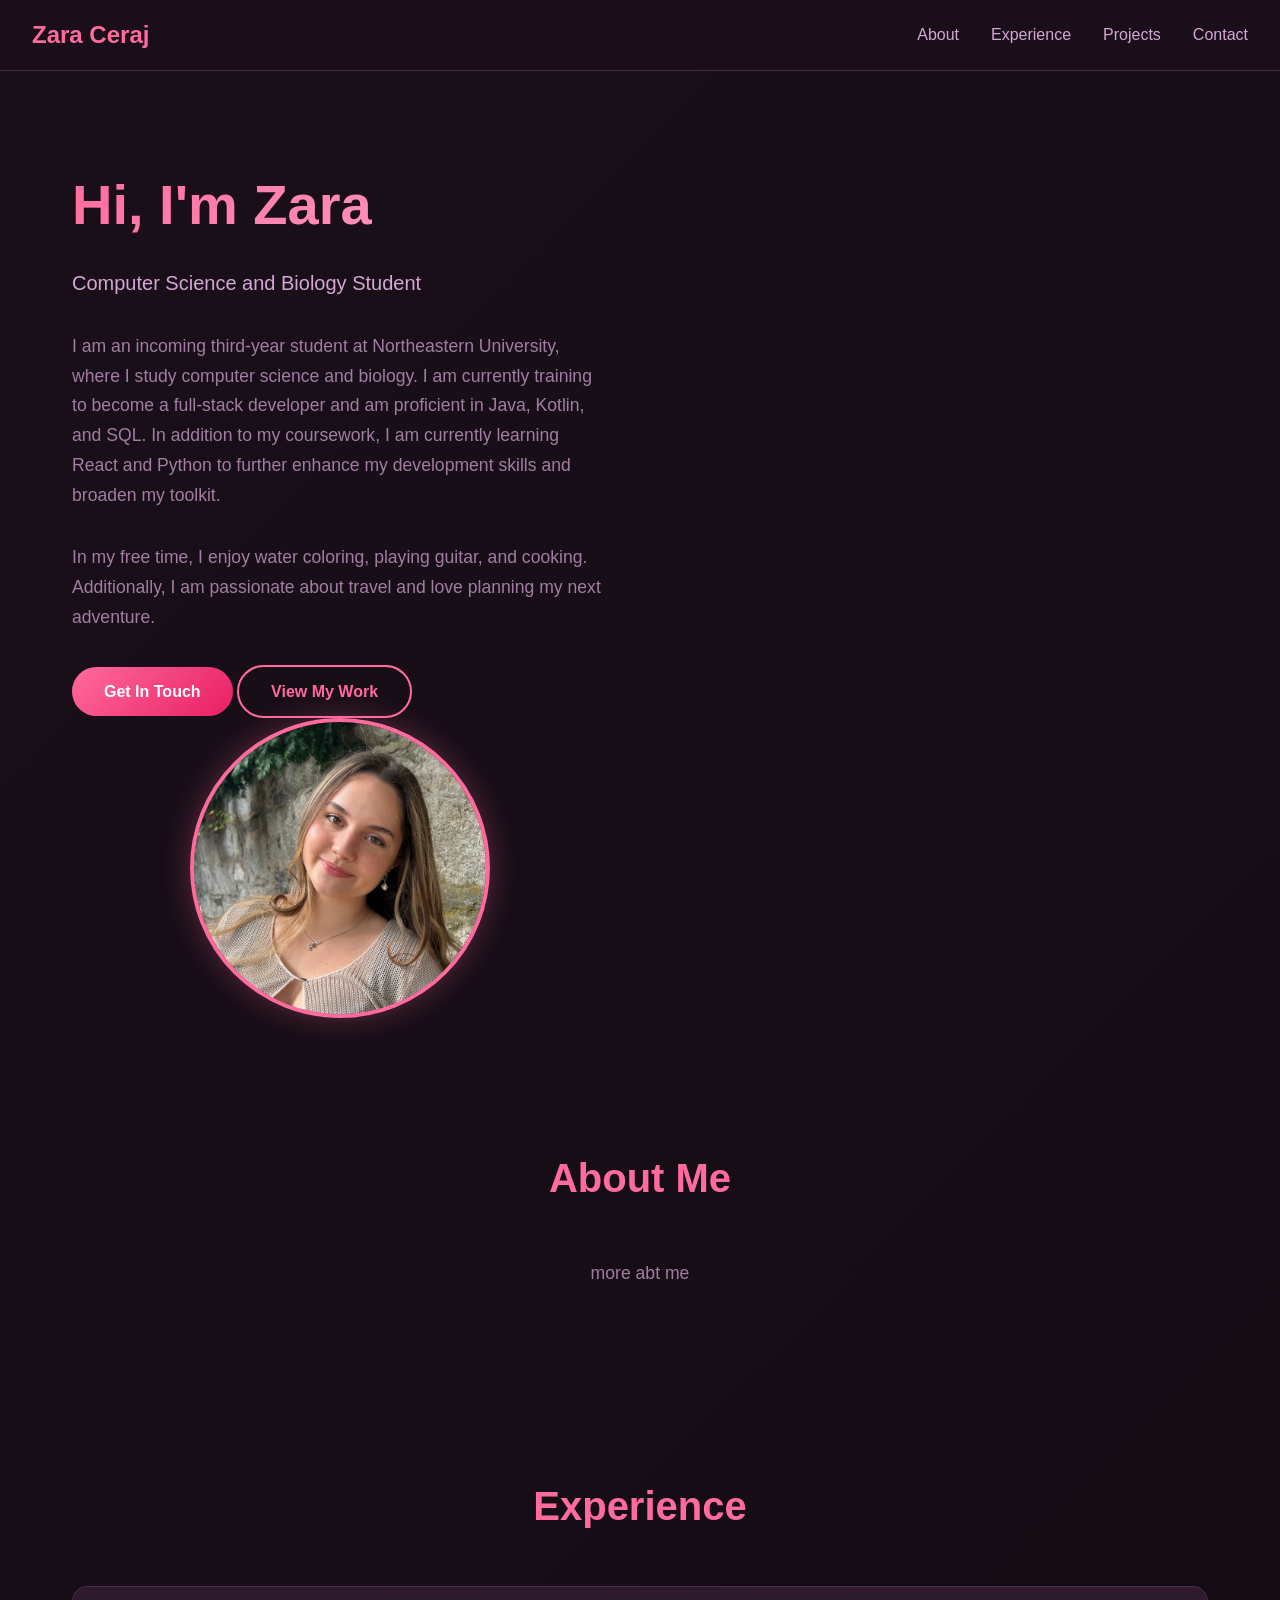
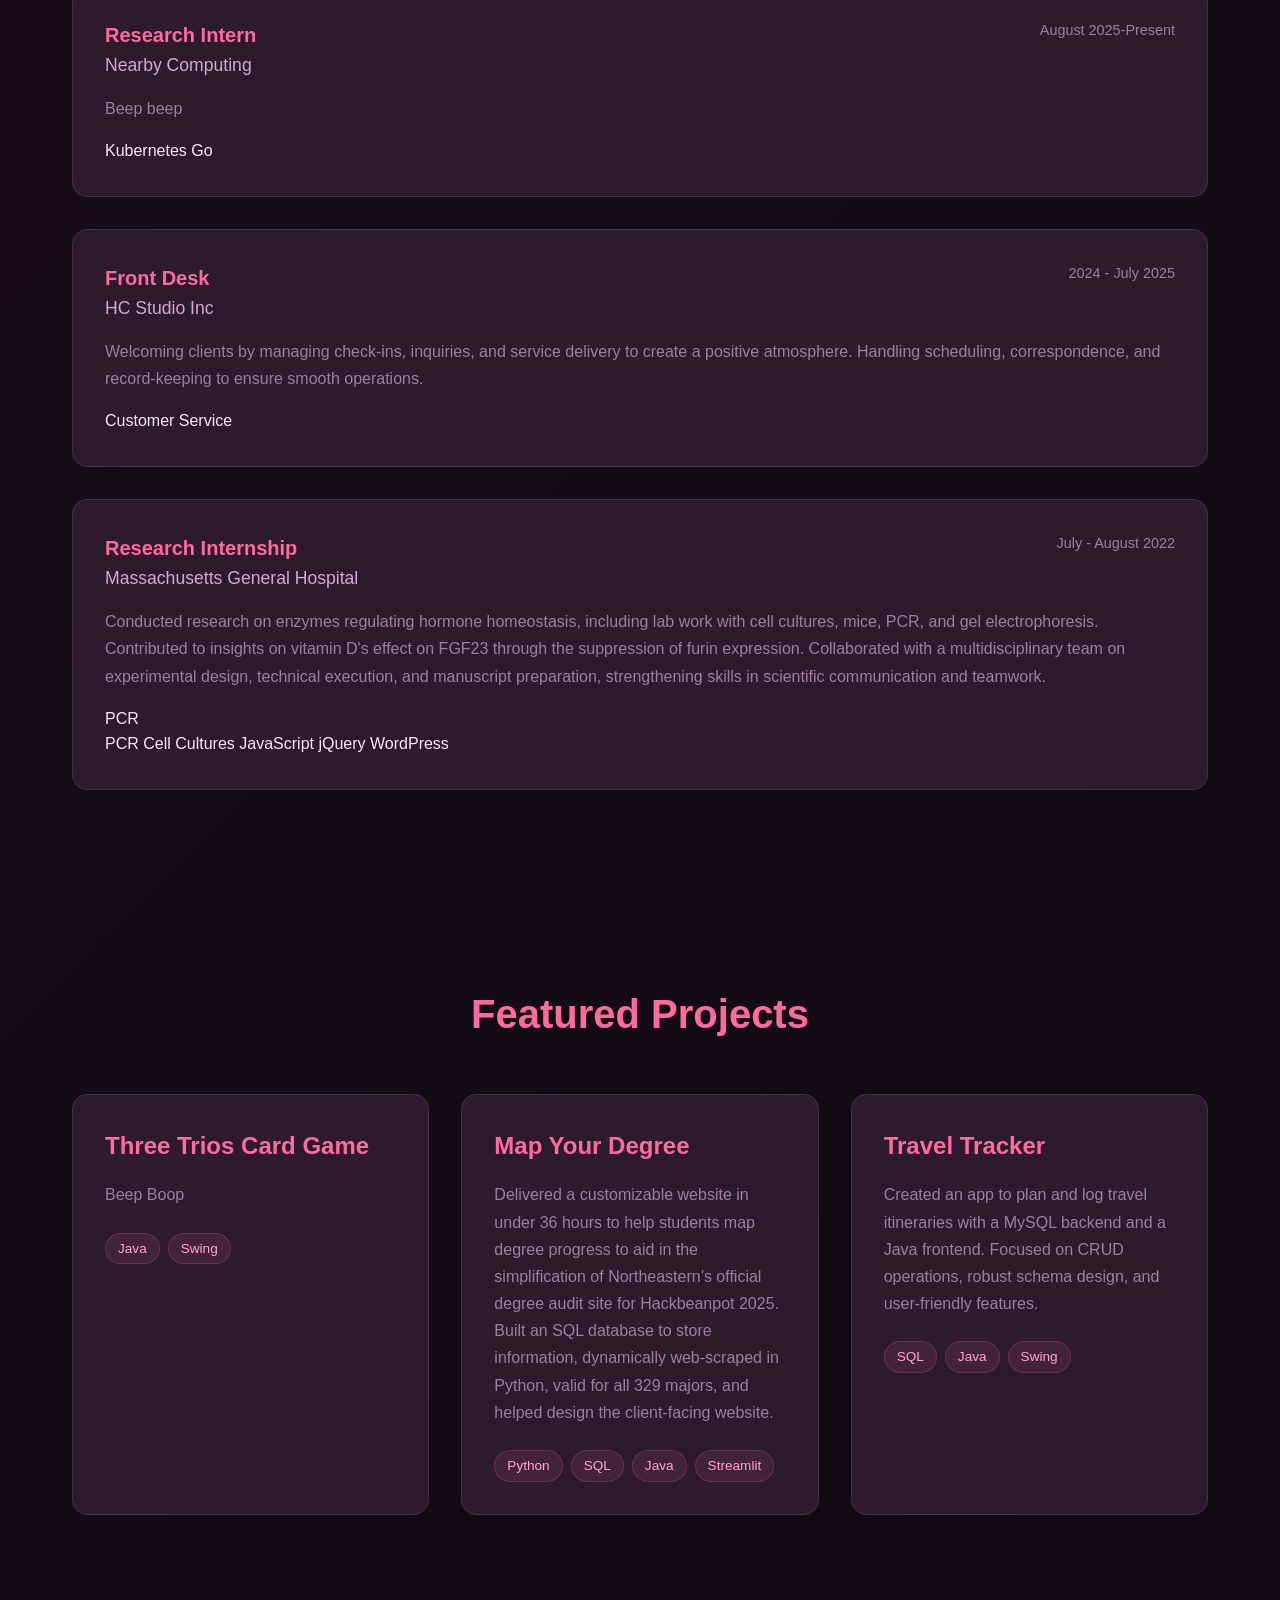
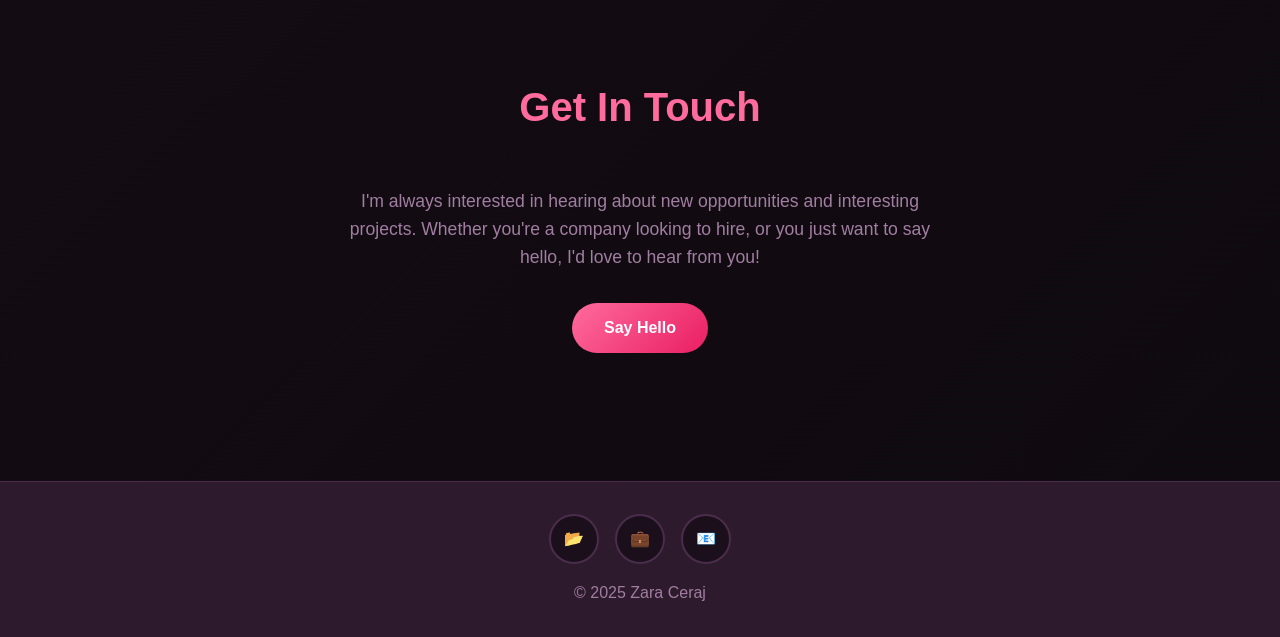
==== commit e80f7216: "Update workingOnIt.html" ====
--- a/workingOnIt.html
+++ b/workingOnIt.html
@@ -485,7 +485,7 @@
                 <div class="hero-content fade-in">
                     <div class="hero-text">
                         <h1>Hi, I'm Zara</h1>
-                        <p class="subtitle">Developer & Designer</p>
+                        <p class="subtitle">Computer Science and Biology Student</p>
                         <p>I am an incoming third-year student at Northeastern University, where I study computer science and biology. I am currently training to become a full-stack developer and am proficient in Java, Kotlin, and SQL. In addition to my coursework, I am currently learning React and Python to further enhance my development skills and broaden my toolkit.
                         <p>In my free time, I enjoy water coloring, playing guitar, and cooking. Additionally, I am passionate about travel and love planning my next adventure.
                         <div class="buttons">
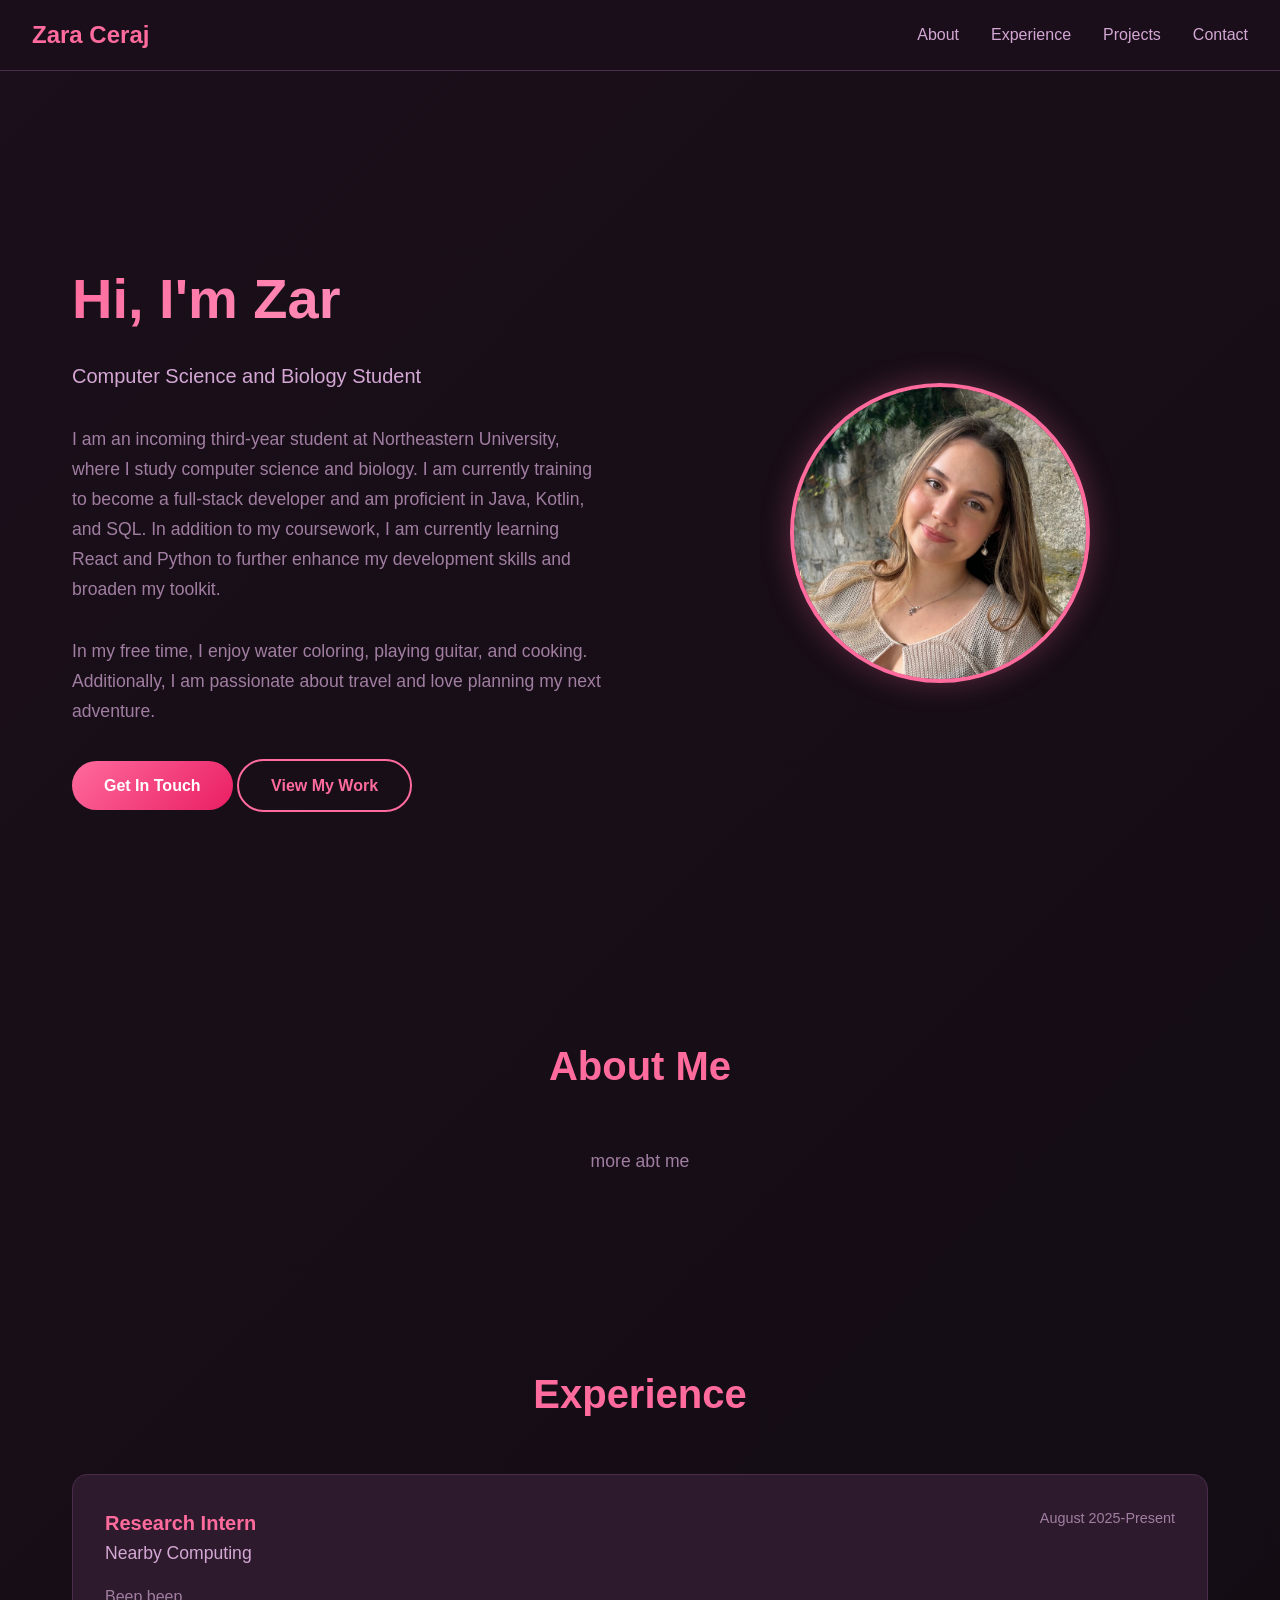
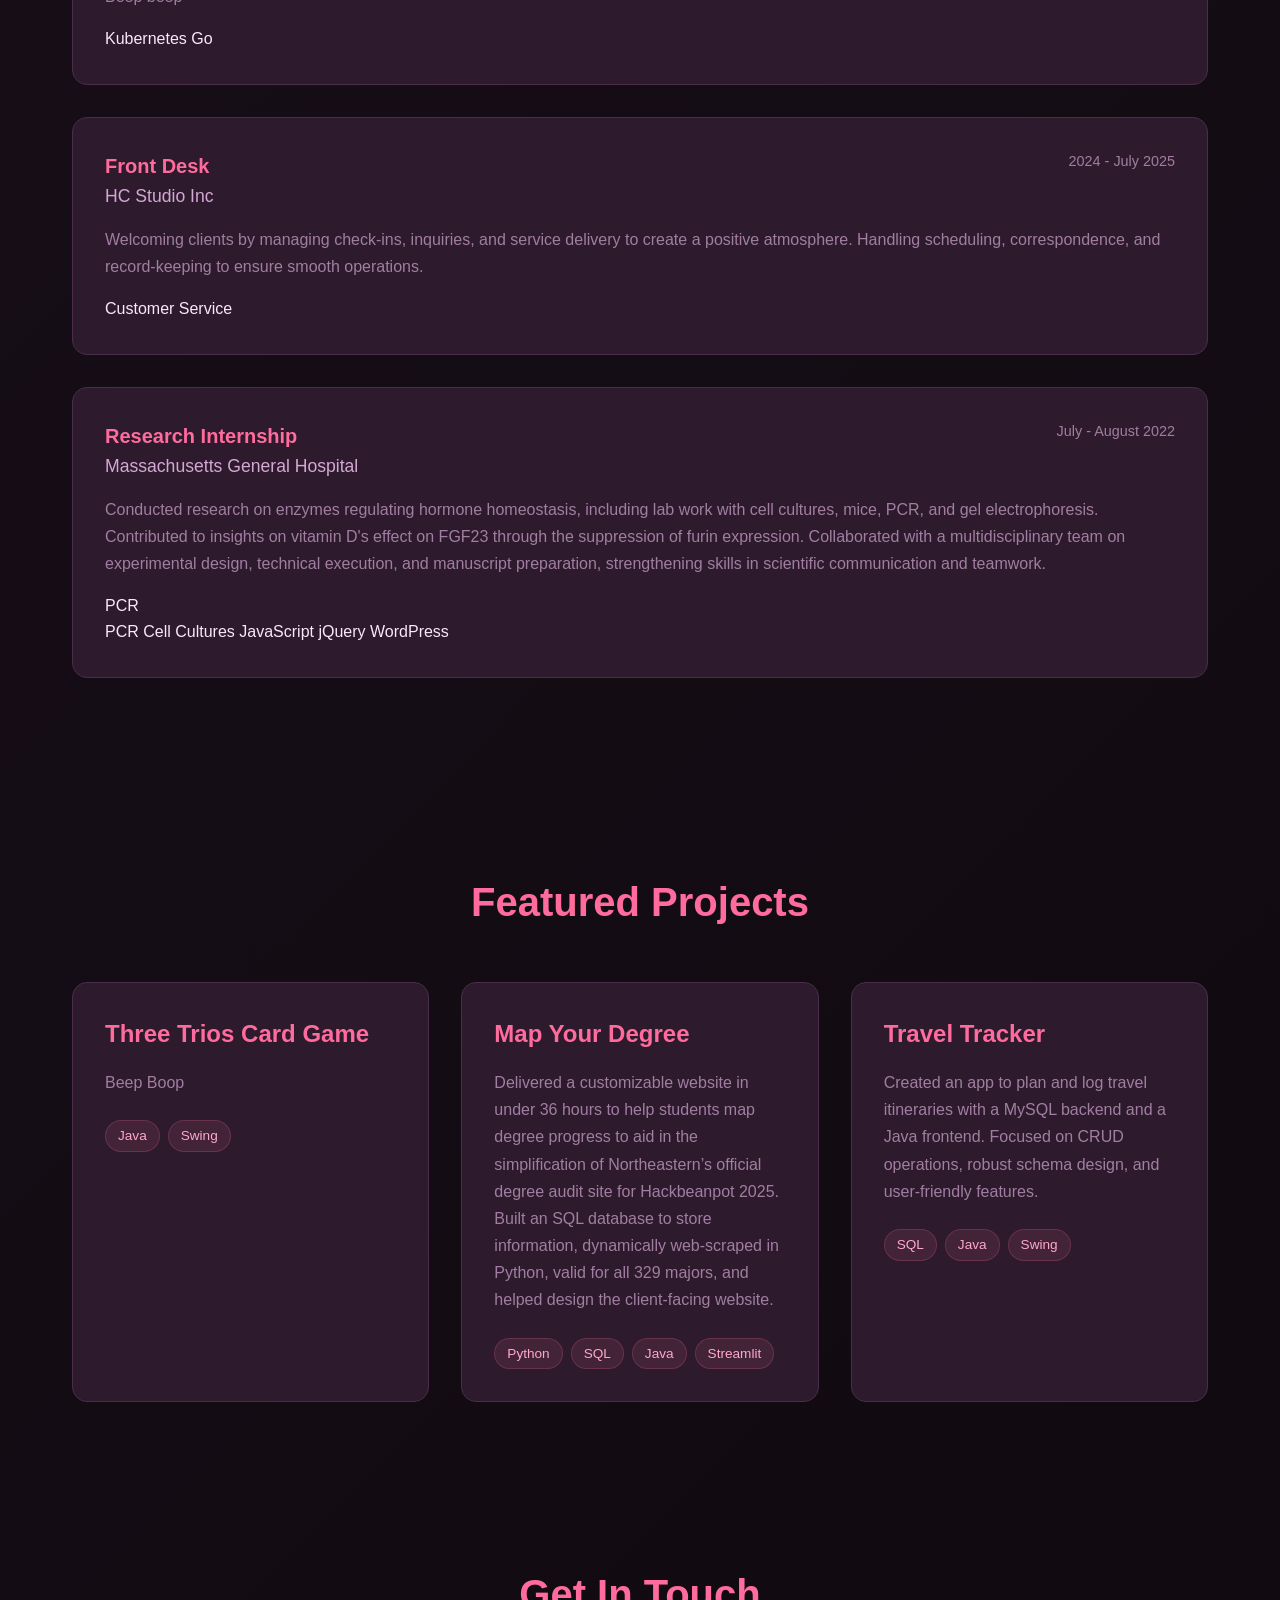
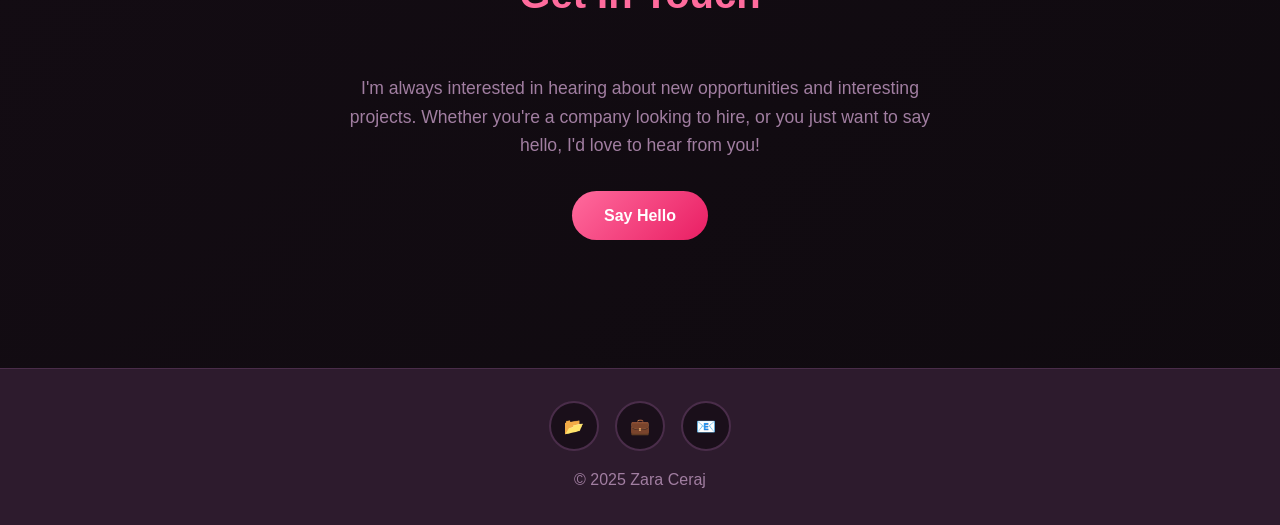
==== commit d9b20df6: "Update workingOnIt.html" ====
--- a/workingOnIt.html
+++ b/workingOnIt.html
@@ -492,6 +492,7 @@
                             <a href="#contact" class="btn btn-primary">Get In Touch</a>
                             <a href="#projects" class="btn btn-secondary">View My Work</a>
                         </div>
+                        </div>
                     <div class="profile-section">
                         <div class="profile-picture">
                             <img src="zaraheadshot.jpg" alt="Profile picture" />
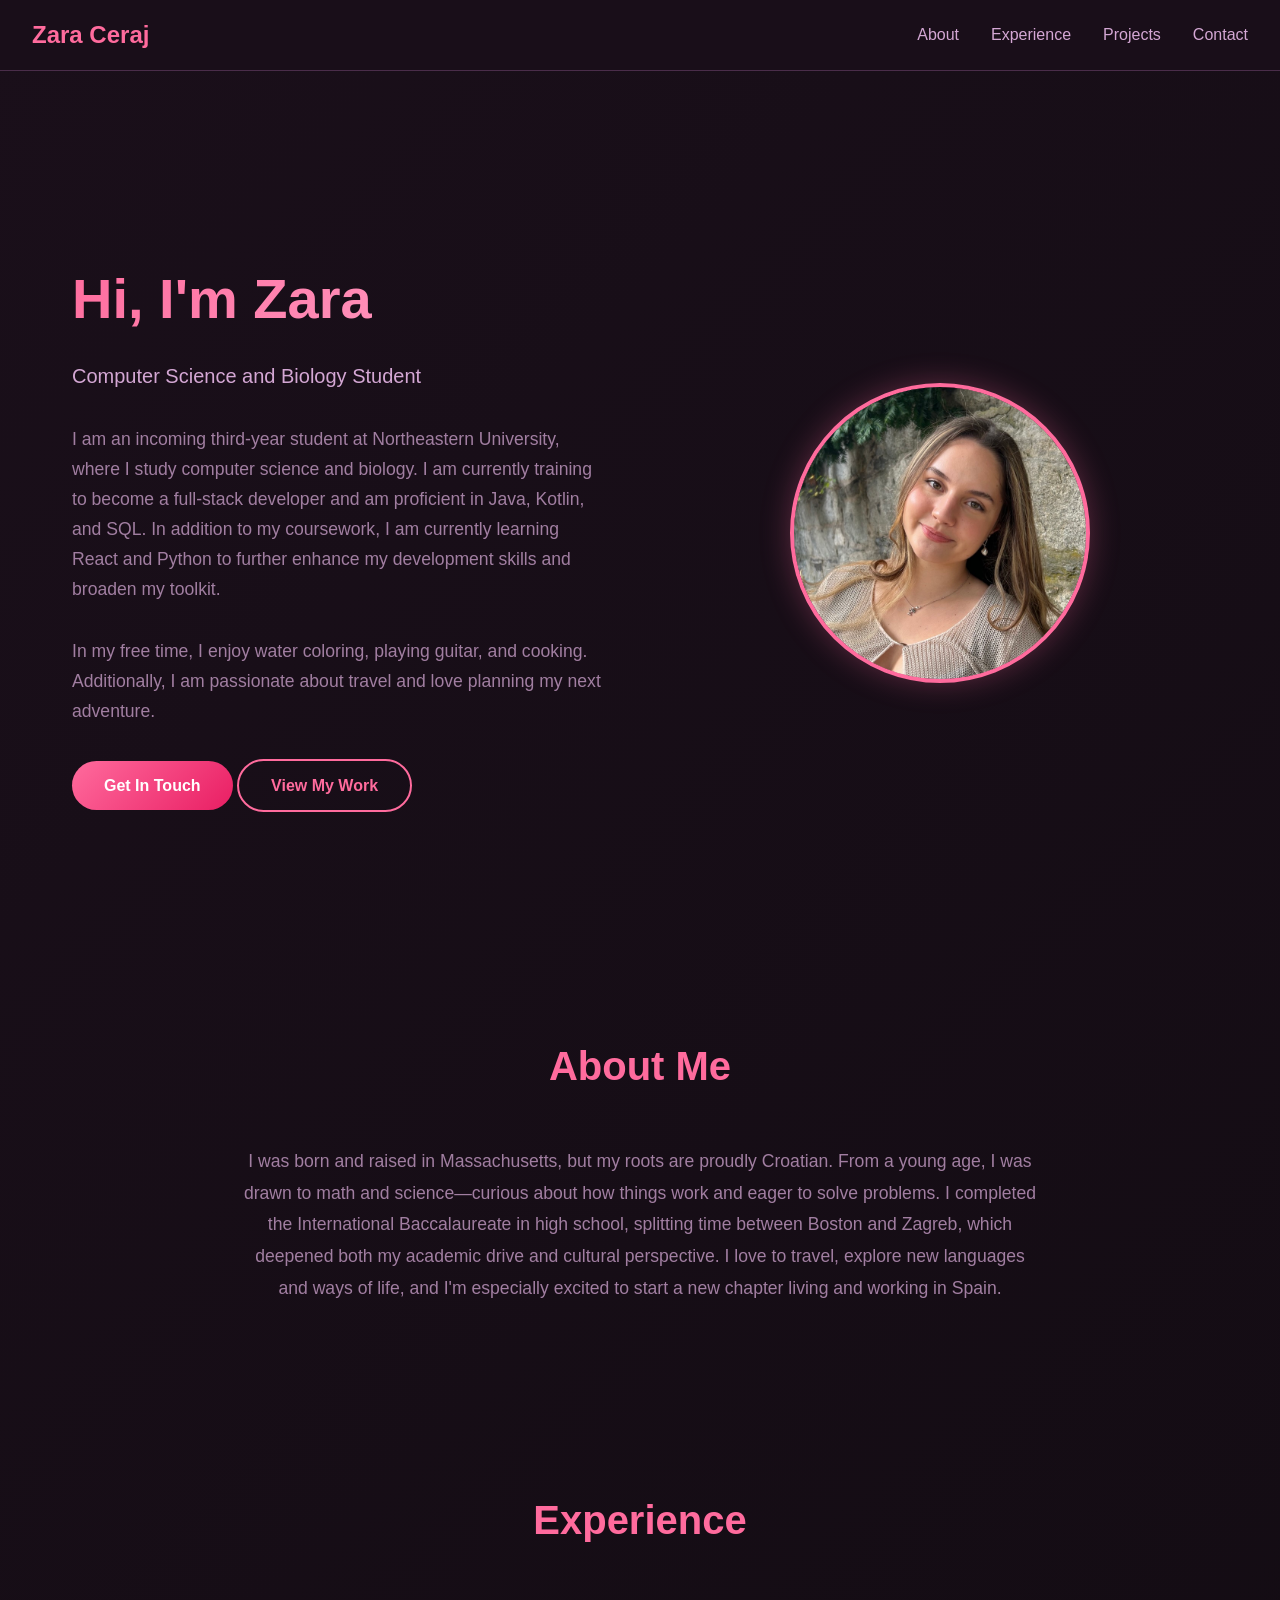
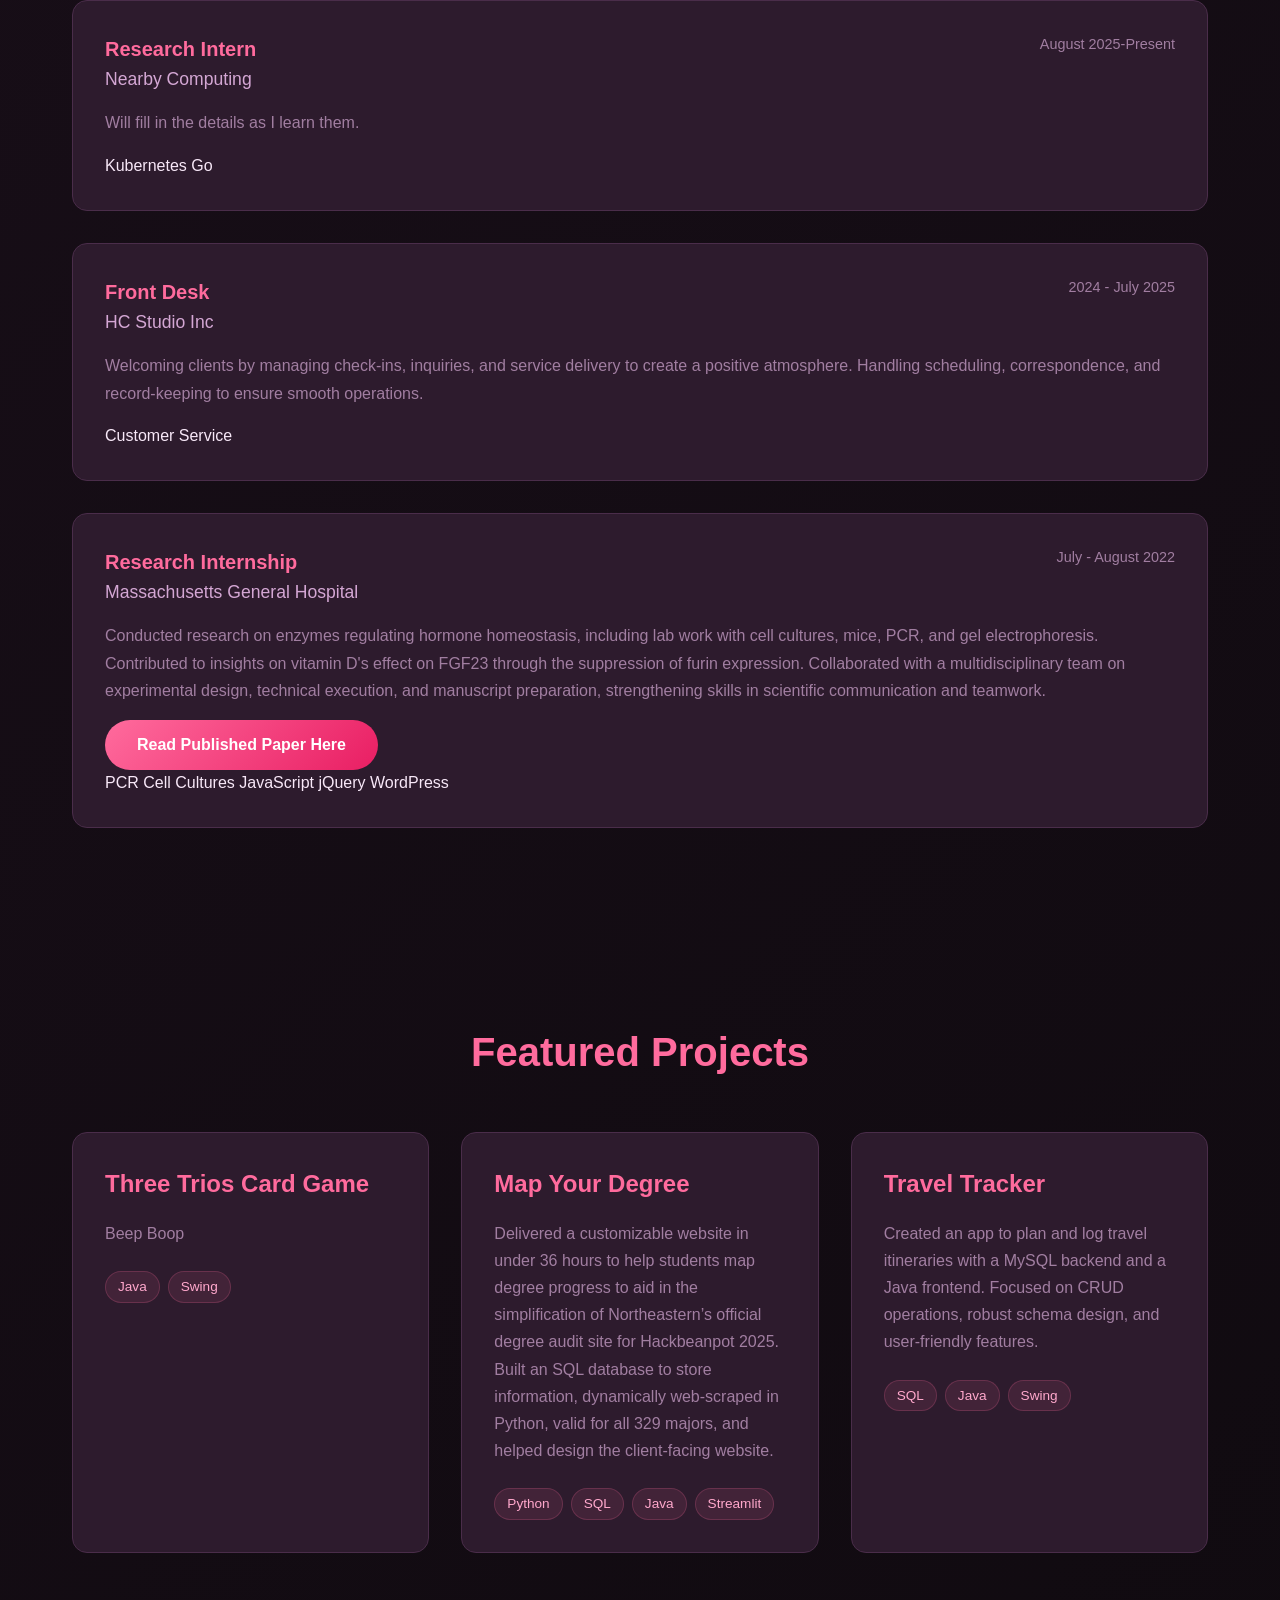
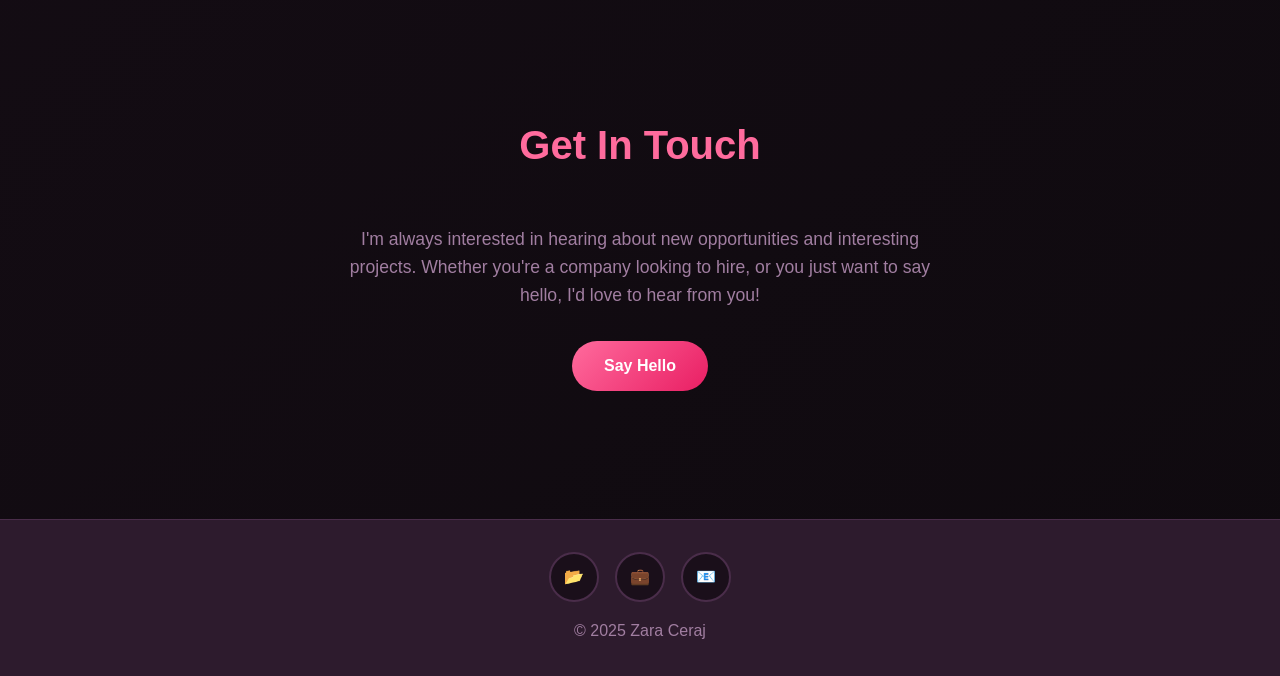
==== commit cdb4c980: "Update workingOnIt.html" ====
--- a/workingOnIt.html
+++ b/workingOnIt.html
@@ -506,7 +506,7 @@
             <div class="container">
                 <h2 class="section-title fade-in">About Me</h2>
                 <div class="about-content fade-in">
-                    <p>more abt me 
+                    <p>I was born and raised in Massachusetts, but my roots are proudly Croatian. From a young age, I was drawn to math and science—curious about how things work and eager to solve problems. I completed the International Baccalaureate in high school, splitting time between Boston and Zagreb, which deepened both my academic drive and cultural perspective. I love to travel, explore new languages and ways of life, and I'm especially excited to start a new chapter living and working in Spain. 
                 </div>
             </div>
         </section>
@@ -524,7 +524,7 @@
                         <div class="experience-date">August 2025-Present</div>
                     </div>
                     <div class="experience-description">
-                        Beep beep 
+                        Will fill in the details as I learn them. 
                     </div>
                     <div class="skills">
                         <span class="skills">Kubernetes</span>
@@ -562,8 +562,8 @@
                         Contributed to insights on vitamin D's effect on FGF23 through the suppression of furin expression.
                         Collaborated with a multidisciplinary team on experimental design, technical execution, and manuscript preparation, strengthening skills in scientific communication and teamwork.
                     </div>
-                   <div class="published work ">
-                        <span class="skills">PCR</span>
+                   <div class="published work">
+                        <a href="https://pmc.ncbi.nlm.nih.gov/articles/PMC10544208/" class="btn btn-primary">Read Published Paper Here</a>
                     </div>
                     <div class="skills">
                         <span class="skills">PCR</span>
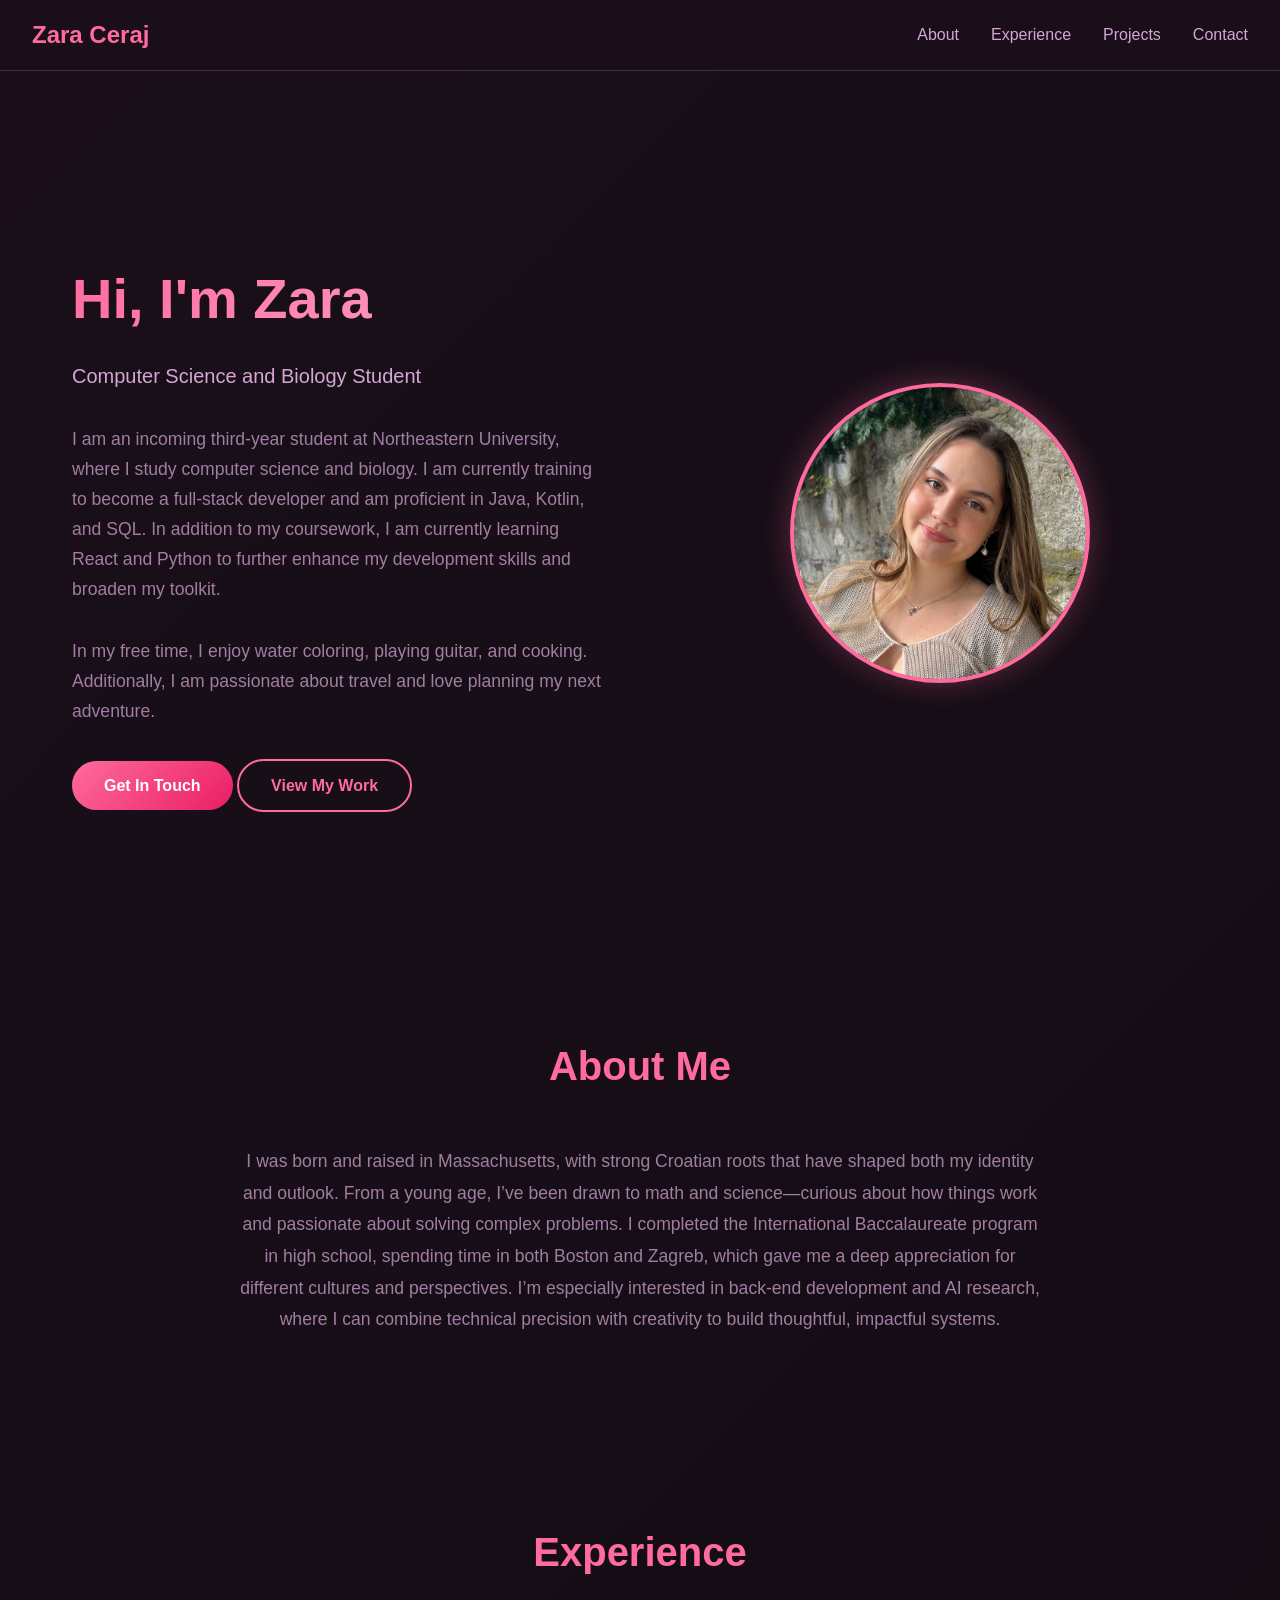
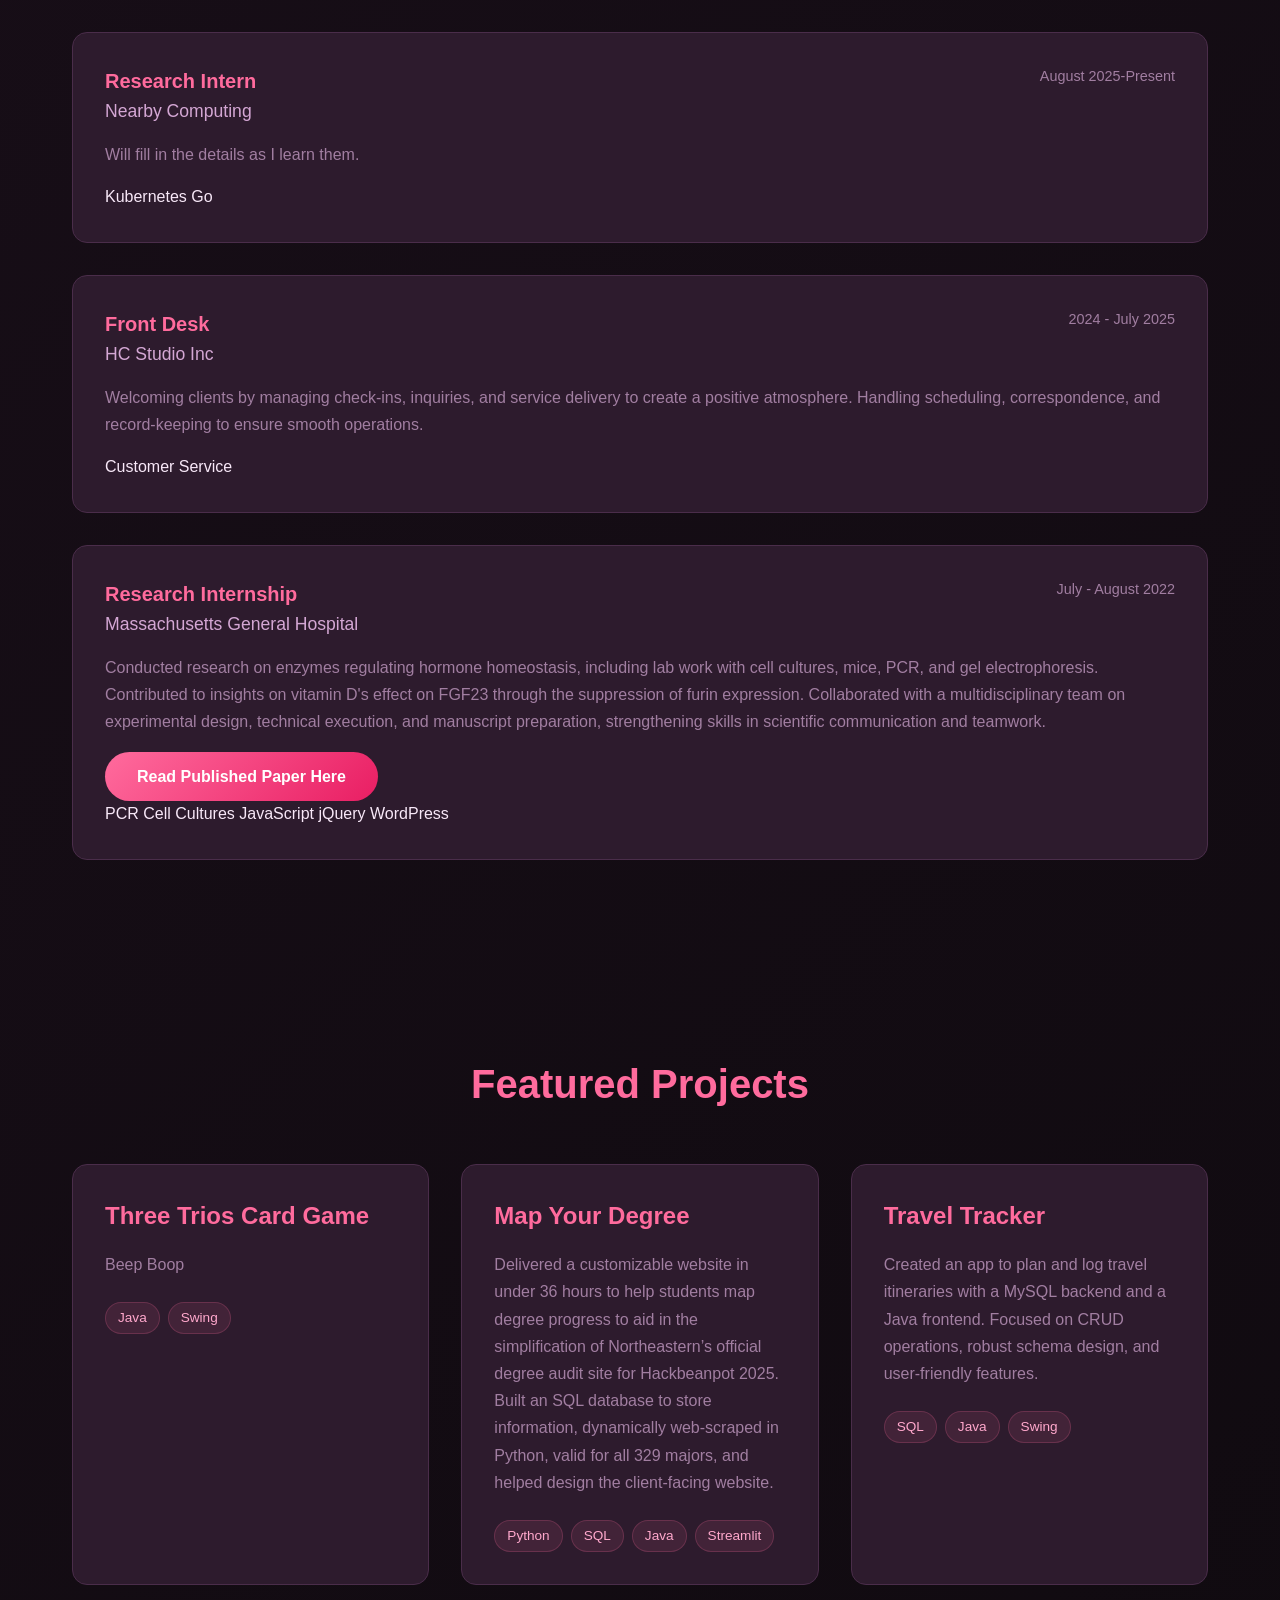
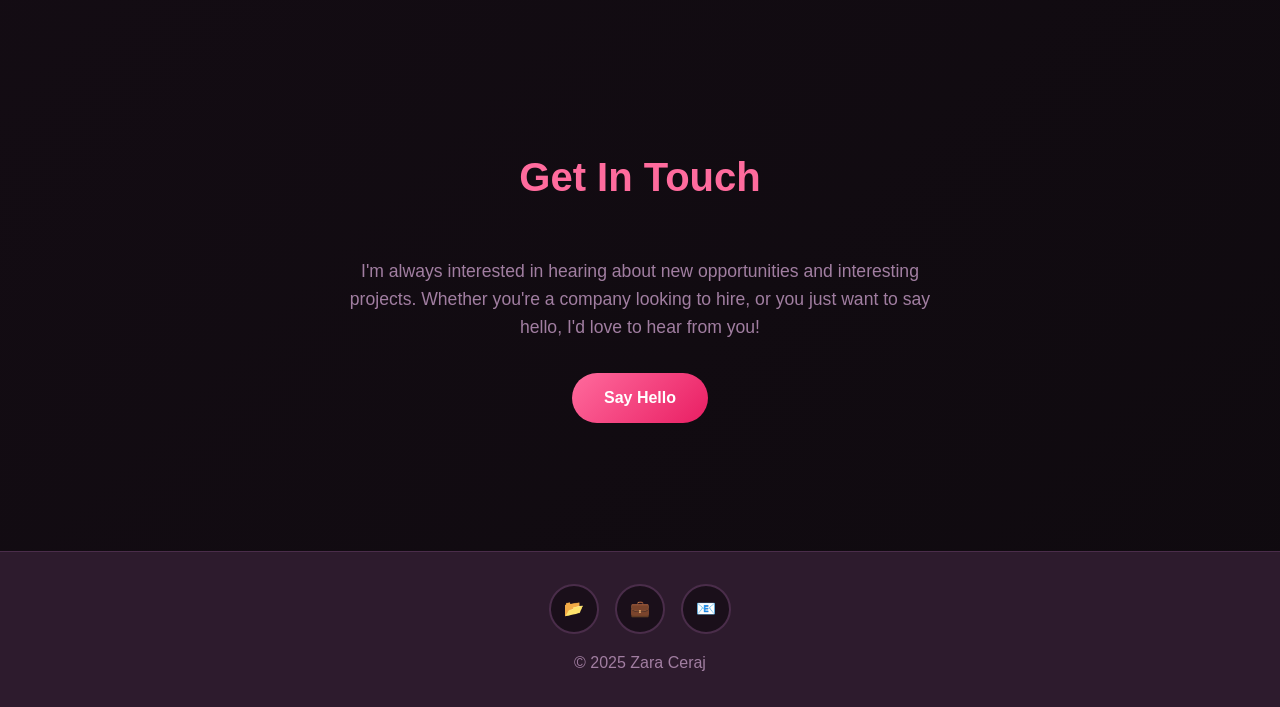
==== commit f1d592e3: "Update workingOnIt.html" ====
--- a/workingOnIt.html
+++ b/workingOnIt.html
@@ -506,7 +506,7 @@
             <div class="container">
                 <h2 class="section-title fade-in">About Me</h2>
                 <div class="about-content fade-in">
-                    <p>I was born and raised in Massachusetts, but my roots are proudly Croatian. From a young age, I was drawn to math and science—curious about how things work and eager to solve problems. I completed the International Baccalaureate in high school, splitting time between Boston and Zagreb, which deepened both my academic drive and cultural perspective. I love to travel, explore new languages and ways of life, and I'm especially excited to start a new chapter living and working in Spain. 
+                    <p>I was born and raised in Massachusetts, with strong Croatian roots that have shaped both my identity and outlook. From a young age, I’ve been drawn to math and science—curious about how things work and passionate about solving complex problems. I completed the International Baccalaureate program in high school, spending time in both Boston and Zagreb, which gave me a deep appreciation for different cultures and perspectives. I’m especially interested in back-end development and AI research, where I can combine technical precision with creativity to build thoughtful, impactful systems. 
                 </div>
             </div>
         </section>
